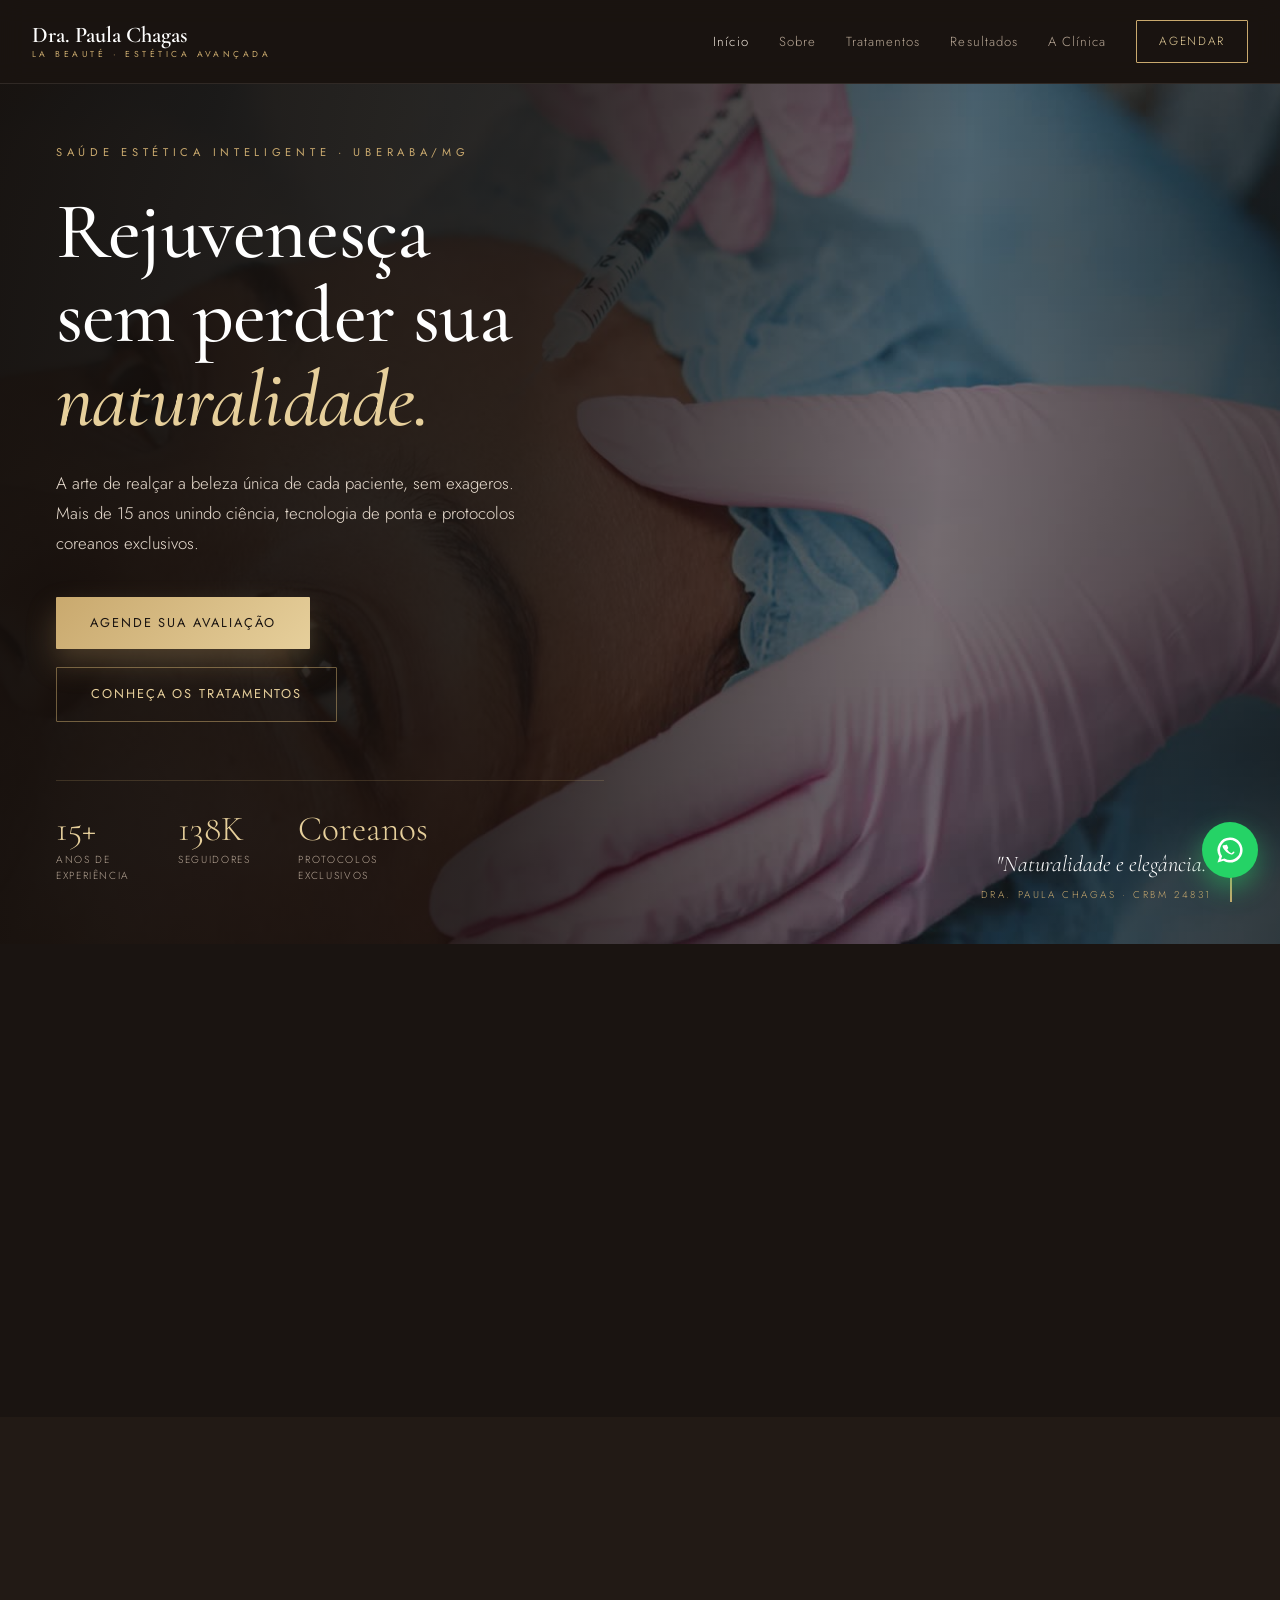
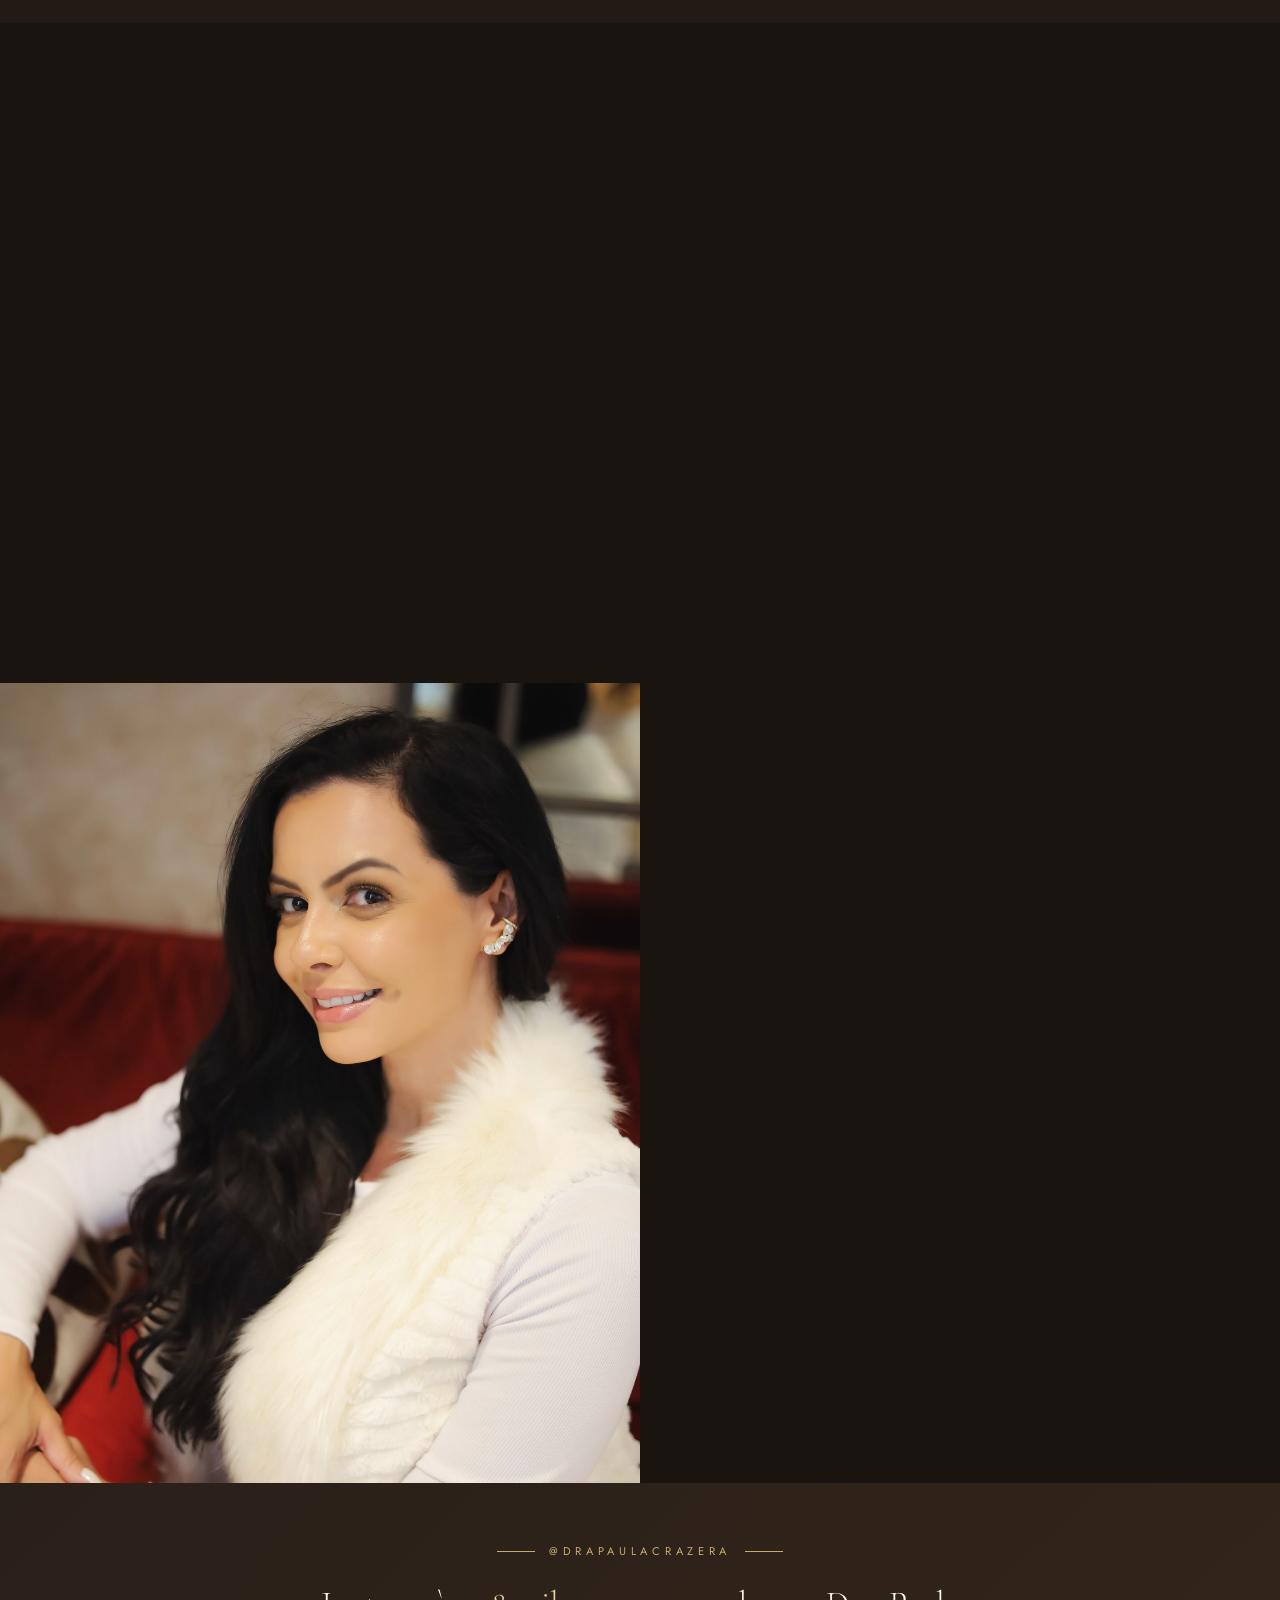
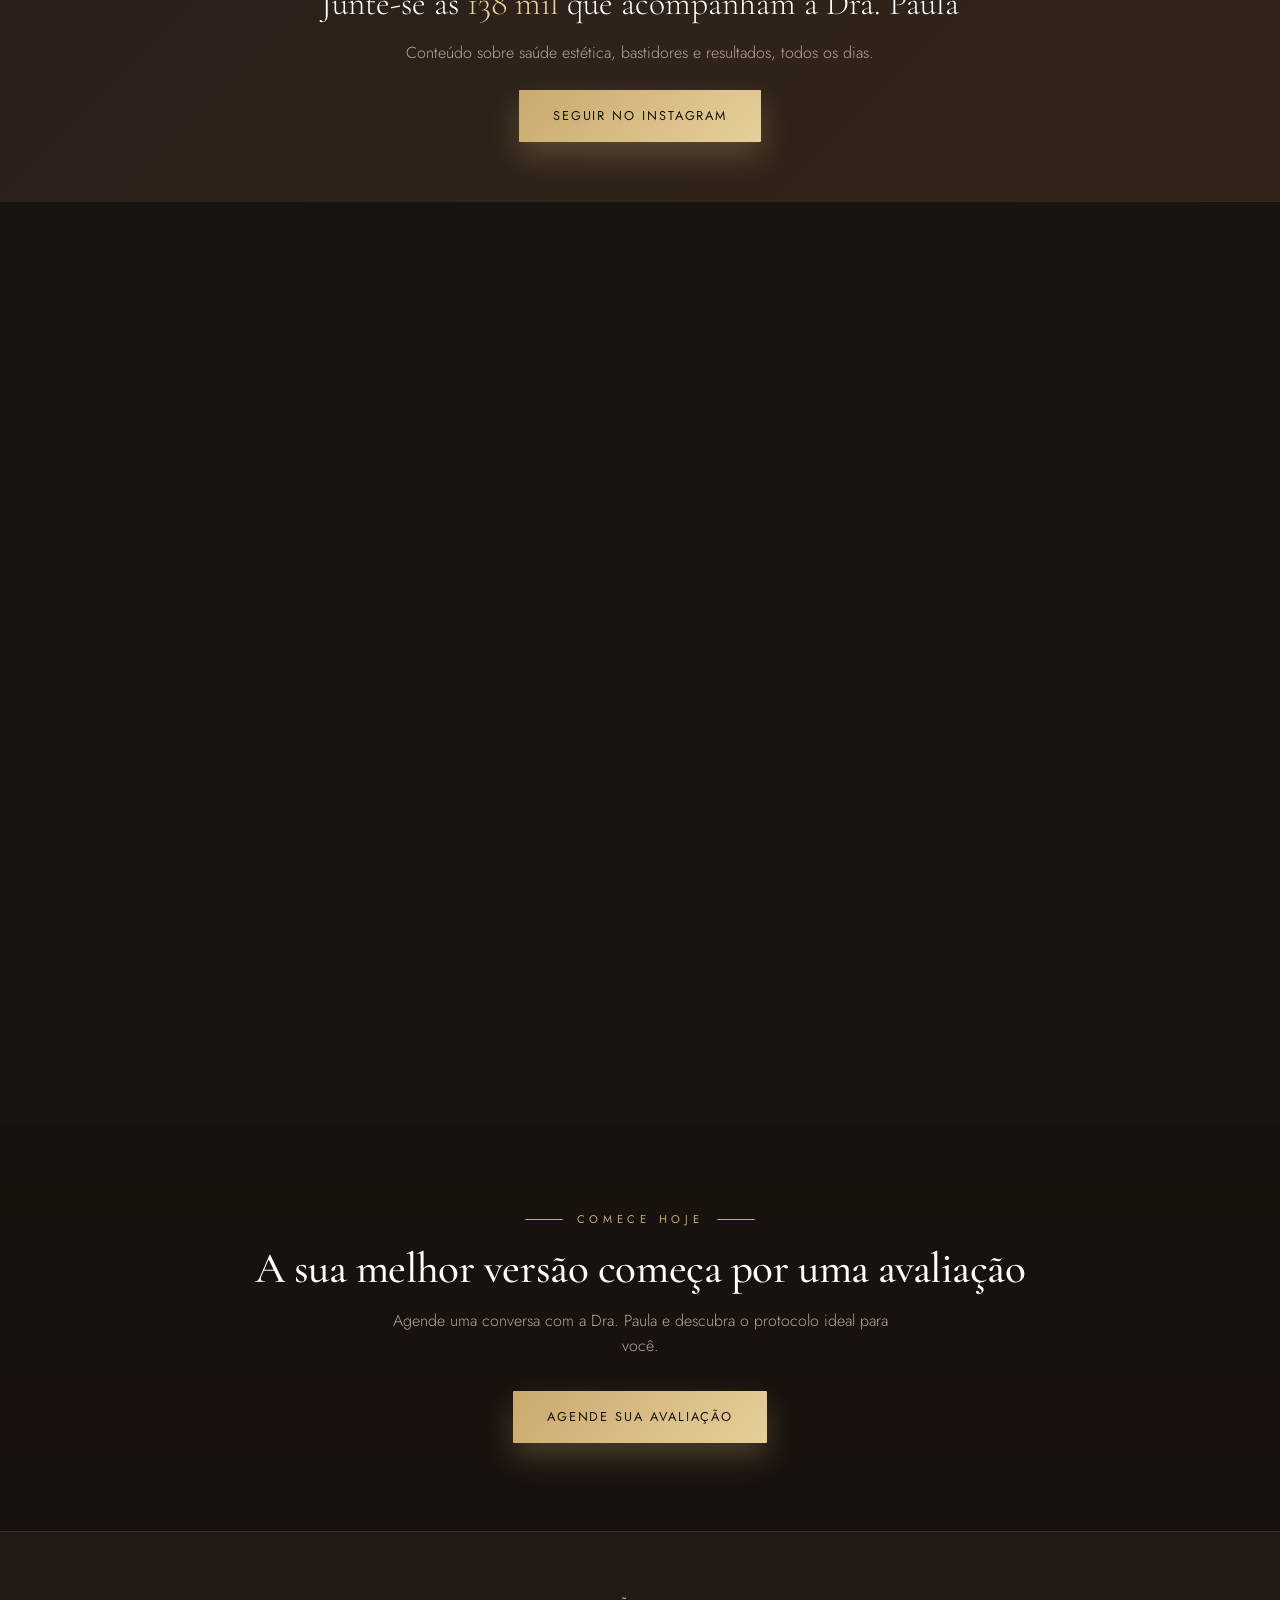
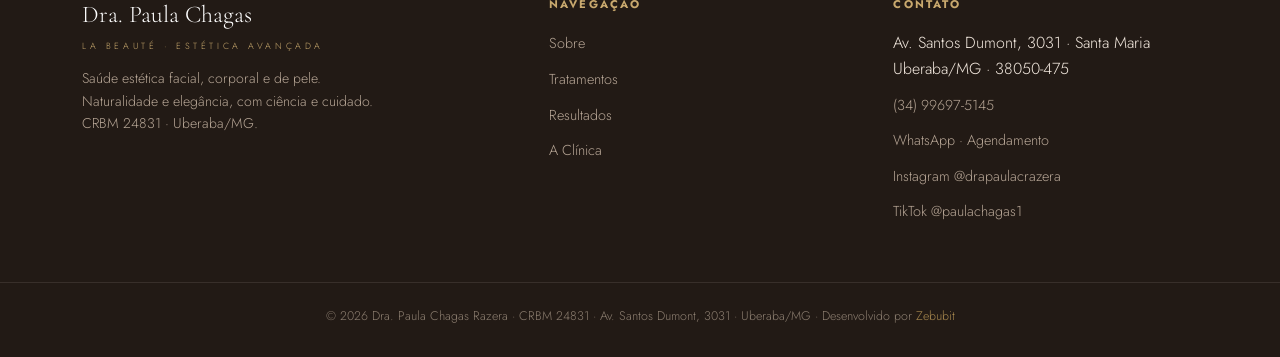
==== index.html @ 2d54ac44 "Site Dra. Paula Chagas — proposta premium (couture) Co-Authored-By: Claude Opus 4.8 (1M context) <no" ====
<!DOCTYPE html>
<html lang="pt-BR">
<head>
<meta charset="UTF-8">
<meta name="viewport" content="width=device-width, initial-scale=1.0">
<script>document.documentElement.className+=' js';</script>
<title>Dra. Paula Chagas | Saúde Estética Avançada · Uberaba</title>
<meta name="description" content="Dra. Paula Chagas Razera (CRBM 24831). Harmonização facial, rejuvenescimento e protocolos coreanos exclusivos em Uberaba. Rejuvenesça sem perder sua naturalidade.">
<meta name="theme-color" content="#1A1411">
<meta property="og:type" content="website">
<meta property="og:title" content="Dra. Paula Chagas | Saúde Estética Avançada">
<meta property="og:description" content="Rejuvenesça em instantes, sem perder sua naturalidade. +15 anos, protocolos coreanos exclusivos.">
<meta property="og:image" content="assets/img/retrato-hero.jpg">
<link rel="preconnect" href="https://fonts.googleapis.com">
<link rel="preconnect" href="https://fonts.gstatic.com" crossorigin>
<link href="https://fonts.googleapis.com/css2?family=Cormorant+Garamond:ital,wght@0,400;0,500;0,600;1,400;1,500&family=Jost:wght@300;400;500&display=swap" rel="stylesheet">
<link rel="stylesheet" href="assets/style.css">
<style>
  /* HERO da Home — vídeo de fundo cinematográfico */
  .hero{position:relative;min-height:94vh;display:flex;align-items:center;overflow:hidden;background:var(--bg)}
  .hero .h-vid{position:absolute;inset:0;width:100%;height:100%;object-fit:cover;z-index:0}
  .hero .h-scrim{position:absolute;inset:0;z-index:1;
    background:linear-gradient(95deg,rgba(20,15,12,.97) 0%,rgba(20,15,12,.86) 40%,rgba(20,15,12,.45) 72%,rgba(20,15,12,.7) 100%)}
  .hero .h-left{position:relative;z-index:2;max-width:660px;padding:60px 56px}
  .hero h1{font-size:5rem;color:#fff;margin-top:28px;text-wrap:balance}
  .hero .h-sub{font-size:1.05rem;color:var(--cream);max-width:470px;margin:26px 0 38px;line-height:1.8}
  .hero .h-cta{display:flex;gap:18px;flex-wrap:wrap}
  .hero .h-proof{display:flex;gap:48px;margin-top:58px;padding-top:30px;border-top:1px solid var(--line)}
  .hero .h-proof .n{font-family:var(--serif);font-size:2.2rem;color:var(--gold-l);line-height:1}
  .hero .h-proof .l{font-size:.64rem;letter-spacing:.16em;text-transform:uppercase;color:var(--muted);margin-top:6px}
  .hero .h-badge{position:absolute;right:48px;bottom:42px;z-index:2;text-align:right;border-right:2px solid var(--gold);padding-right:18px}
  .hero .h-badge .q{font-family:var(--serif);font-style:italic;font-size:1.4rem;color:#fff;max-width:300px;line-height:1.3}
  .hero .h-badge .a{font-size:.62rem;letter-spacing:.26em;text-transform:uppercase;color:var(--gold);margin-top:8px}
  @media (max-width:900px){
    .hero{min-height:86vh}
    .hero .h-scrim{background:linear-gradient(0deg,rgba(20,15,12,.92) 8%,rgba(20,15,12,.55) 70%)}
    .hero .h-left{padding:44px 32px}
    .hero h1{font-size:3rem}
    .hero .h-badge{display:none}
  }
  /* clínica teaser */
  .clinic{display:grid;grid-template-columns:1fr 1fr;align-items:center;gap:0}
  .clinic .c-img{aspect-ratio:4/5;overflow:hidden}
  .clinic .c-img img{width:100%;height:100%;object-fit:cover}
  .clinic .c-txt{padding:0 56px}
  .clinic .c-txt h2{font-size:2.6rem;color:#fff;margin:14px 0 18px}
  .clinic .c-txt p{color:var(--muted);margin-bottom:16px}
  @media (max-width:900px){.clinic{grid-template-columns:1fr}.clinic .c-txt{padding:40px 32px}}
</style>
</head>
<body>

<!-- ===================== NAV ===================== -->
<header class="nav">
  <a class="brand" href="index.html">Dra. Paula Chagas<small>La Beauté · Estética Avançada</small></a>
  <nav class="links" id="menu">
    <a href="index.html" class="on">Início</a>
    <a href="sobre.html">Sobre</a>
    <a href="tratamentos.html">Tratamentos</a>
    <a href="resultados.html">Resultados</a>
    <a href="clinica.html">A Clínica</a>
    <a class="navcta" href="https://wa.me/message/H32L3ZIA2APKG1" target="_blank" rel="noopener">Agendar</a>
  </nav>
  <button class="burger" id="burger" aria-label="Menu"><span></span><span></span><span></span></button>
</header>

<!-- ===================== HERO ===================== -->
<section class="hero">
  <video class="h-vid" autoplay muted loop playsinline poster="assets/video/hero-poster.jpg">
    <source src="assets/video/hero.mp4" type="video/mp4">
  </video>
  <div class="h-scrim"></div>
  <div class="h-left">
    <div class="eyebrow">Saúde Estética Inteligente · Uberaba/MG</div>
    <h1>Rejuvenesça<br>sem perder sua<br><span class="serif-i">naturalidade.</span></h1>
    <p class="h-sub">A arte de realçar a beleza única de cada paciente, sem exageros. Mais de 15 anos unindo ciência, tecnologia de ponta e protocolos coreanos exclusivos.</p>
    <div class="h-cta">
      <a class="btn btn-gold" href="https://wa.me/message/H32L3ZIA2APKG1" target="_blank" rel="noopener">Agende sua Avaliação</a>
      <a class="btn btn-ghost" href="tratamentos.html">Conheça os tratamentos</a>
    </div>
    <div class="h-proof">
      <div><div class="n">15+</div><div class="l">Anos de<br>experiência</div></div>
      <div><div class="n">138K</div><div class="l">Seguidores</div></div>
      <div><div class="n">Coreanos</div><div class="l">Protocolos<br>exclusivos</div></div>
    </div>
  </div>
  <div class="h-badge"><div class="q">"Naturalidade e elegância."</div><div class="a">Dra. Paula Chagas · CRBM 24831</div></div>
</section>

<!-- ===================== AUTORIDADE ===================== -->
<section class="section tight">
  <div class="wrap">
    <div class="sec-head reveal">
      <div class="eyebrow center">Uma formação rara</div>
      <h2>Três ciências, um só olhar</h2>
      <p>O que torna o trabalho da Dra. Paula único: uma trajetória que une o cuidado, a arte e a ciência a serviço da sua autoestima.</p>
    </div>
    <div class="triad reveal">
      <div class="t"><div class="n">Psicologia</div><div class="l">o cuidado · 2009</div></div>
      <div class="t"><div class="n">Estética</div><div class="l">a arte · 2018</div></div>
      <div class="t"><div class="n">Biomedicina</div><div class="l">a ciência · 2024</div></div>
    </div>
  </div>
</section>

<!-- ===================== TRATAMENTOS ===================== -->
<section class="section" style="background:var(--bg2)">
  <div class="wrap">
    <div class="sec-head reveal">
      <div class="eyebrow center">Procedimentos</div>
      <h2>Protocolos de assinatura</h2>
      <p>Cada procedimento é pensado para o seu rosto e o seu tempo, com tecnologia de ponta e recuperação rápida.</p>
    </div>
    <div class="treat-grid reveal">
      <a class="treat" href="trat-harmonizacao.html"><div class="num">01</div><h3>Harmonização Facial</h3><p>Equilíbrio e contorno que respeitam os seus traços, sem exageros.</p><span class="go">Ver tratamento <svg viewBox="0 0 24 24"><path d="M9 6l6 6-6 6"/></svg></span></a>
      <a class="treat" href="trat-ultraformer.html"><div class="num">02</div><h3>Rejuvenescimento Ultraformer MPT</h3><p>Ultrassom microfocado para firmeza e lifting sem cirurgia.</p><span class="go">Ver tratamento <svg viewBox="0 0 24 24"><path d="M9 6l6 6-6 6"/></svg></span></a>
      <a class="treat" href="trat-skin-luxury.html"><div class="num">03</div><h3>Pele &amp; Skin Luxury</h3><p>Protocolos de pele para viço, textura e luminosidade naturais.</p><span class="go">Ver tratamento <svg viewBox="0 0 24 24"><path d="M9 6l6 6-6 6"/></svg></span></a>
      <a class="treat" href="trat-barriga-shape.html"><div class="num">04</div><h3>Barriga Shape</h3><p>Definição e contorno corporal com tecnologia e protocolo exclusivo.</p><span class="go">Ver tratamento <svg viewBox="0 0 24 24"><path d="M9 6l6 6-6 6"/></svg></span></a>
      <a class="treat" href="trat-bioestimulacao.html"><div class="num">05</div><h3>Bioestimulação de Colágeno</h3><p>Estímulo natural do colágeno para uma pele firme e jovem por mais tempo.</p><span class="go">Ver tratamento <svg viewBox="0 0 24 24"><path d="M9 6l6 6-6 6"/></svg></span></a>
      <a class="treat" href="trat-gluteos.html"><div class="num">06</div><h3>Glúteos Harmônicos</h3><p>Contorno e firmeza, com naturalidade e sem PMMA.</p><span class="go">Ver tratamento <svg viewBox="0 0 24 24"><path d="M9 6l6 6-6 6"/></svg></span></a>
    </div>
  </div>
</section>

<!-- ===================== RESULTADOS ===================== -->
<section class="section">
  <div class="wrap">
    <div class="sec-head reveal">
      <div class="eyebrow center">Naturalidade que se vê</div>
      <h2>Resultados reais</h2>
      <p>Antes e depois de pacientes reais. Resultados que realçam, nunca descaracterizam.</p>
    </div>
    <div class="carousel reveal">
      <div class="slide"><img src="assets/img/carrossel/c2.jpg" alt="Antes e depois - harmonização facial"><div class="cap"><b>Antes · Depois</b>Harmonização facial</div></div>
      <div class="slide"><img src="assets/img/carrossel/c3.jpg" alt="Antes e depois - rejuvenescimento facial"><div class="cap"><b>Antes · Depois</b>Rejuvenescimento facial</div></div>
      <div class="slide"><img src="assets/img/carrossel/c1.jpg" alt="Antes e depois - preenchimento labial"><div class="cap"><b>Antes · Depois</b>Preenchimento labial</div></div>
      <div class="slide"><img src="assets/img/carrossel/c4.jpg" alt="Antes e depois - contorno facial"><div class="cap"><b>Antes · Depois</b>Contorno facial</div></div>
      <div class="slide"><img src="assets/img/carrossel/c5.jpg" alt="Antes e depois - viço da pele"><div class="cap"><b>Antes · Depois</b>Skin · viço da pele</div></div>
      <div class="slide"><img src="assets/img/carrossel/c6.jpg" alt="Antes e depois - harmonização"><div class="cap"><b>Antes · Depois</b>Harmonização facial</div></div>
      <div class="slide"><img src="assets/img/carrossel/c7.jpg" alt="Antes e depois - barriga shape"><div class="cap"><b>Antes · Depois</b>Barriga Shape</div></div>
      <div class="slide"><img src="assets/img/carrossel/c9.jpg" alt="Antes e depois - glúteos"><div class="cap"><b>Antes · Depois</b>Glúteos harmônicos</div></div>
    </div>
    <p class="car-hint reveal">← arraste para ver mais →</p>
    <div style="text-align:center;margin-top:30px" class="reveal"><a class="btn btn-ghost" href="resultados.html">Ver todos os resultados</a></div>
  </div>
</section>

<!-- ===================== REELS ===================== -->
<section class="section" style="background:var(--bg2)">
  <div class="wrap">
    <div class="sec-head reveal">
      <div class="eyebrow center">No Instagram</div>
      <h2>Acompanhe a Dra. Paula</h2>
      <p>Dicas, bastidores e conteúdo sobre saúde estética. Toque para assistir.</p>
    </div>
    <div class="reels-grid reveal">
      <a class="reel" href="https://www.instagram.com/p/DXcJdKckTZI/" target="_blank" rel="noopener"><img src="assets/img/reels/DXcJdKckTZI.jpg" alt="Reel da Dra. Paula"><div class="play"><svg viewBox="0 0 24 24"><path d="M8 5v14l11-7z"/></svg></div><div class="lb">Conteúdo da Dra. Paula</div></a>
      <a class="reel" href="https://www.instagram.com/p/DXpgybGkY5q/" target="_blank" rel="noopener"><img src="assets/img/reels/DXpgybGkY5q.jpg" alt="Reel da Dra. Paula"><div class="play"><svg viewBox="0 0 24 24"><path d="M8 5v14l11-7z"/></svg></div><div class="lb">Bem-estar &amp; estética</div></a>
      <a class="reel" href="https://www.instagram.com/p/DWa7cLACJy_/" target="_blank" rel="noopener"><img src="assets/img/reels/DWa7cLACJy_.jpg" alt="Reel da Dra. Paula"><div class="play"><svg viewBox="0 0 24 24"><path d="M8 5v14l11-7z"/></svg></div><div class="lb">Bastidores · AMWC</div></a>
      <a class="reel ph" href="https://www.instagram.com/p/DXmVL0jEe1s/" target="_blank" rel="noopener"><div><svg class="ig" viewBox="0 0 24 24"><rect x="3" y="3" width="18" height="18" rx="5"/><circle cx="12" cy="12" r="4"/><circle cx="17.5" cy="6.5" r="1" fill="currentColor" stroke="none"/></svg>Assista no Instagram</div></a>
    </div>
    <div style="text-align:center;margin-top:40px" class="reveal"><a class="btn btn-ghost" href="https://www.instagram.com/drapaulacrazera/" target="_blank" rel="noopener">Ver mais no Instagram</a></div>
  </div>
</section>

<!-- ===================== FILOSOFIA ===================== -->
<section class="section" style="background:var(--bg2)">
  <div class="wrap philo reveal">
    <div class="eyebrow center" style="margin-bottom:26px">A filosofia da clínica</div>
    <div class="q">"Realçar a beleza única de cada paciente, com resultados naturais, seguros e que respeitam a sua individualidade."</div>
    <div class="a">Dra. Paula Chagas Razera</div>
  </div>
</section>

<!-- ===================== AVALIAÇÕES (Google) ===================== -->
<section class="section">
  <div class="wrap">
    <div class="sec-head reveal">
      <div class="eyebrow center">O que dizem as pacientes</div>
      <div class="gscore" style="margin-top:16px">
        <div class="big">4,7</div>
        <div><div class="gstars">★★★★★</div><div class="meta">202 avaliações<br>no Google</div></div>
      </div>
    </div>
    <div class="reviews reveal">
      <div class="review"><div class="rs">★★★★★</div><p>"Aparelhos de primeira, ótimo atendimento, ótimo resultado nos procedimentos."</p><div class="who">Avaliação no Google</div></div>
      <div class="review"><div class="rs">★★★★★</div><p>"Melhor clínica de estética e spa de Uberaba e região… super recomendo!"</p><div class="who">Avaliação no Google</div></div>
      <div class="review"><div class="rs">★★★★★</div><p>"Super recomendo, ótimos profissionais e muita tecnologia nova e de ponta!!!"</p><div class="who">Avaliação no Google</div></div>
    </div>
    <div style="text-align:center;margin-top:40px" class="reveal"><a class="btn btn-ghost" href="https://www.google.com/maps/search/?api=1&query=Dra+Paula+Chagas+Razera+Uberaba" target="_blank" rel="noopener">Ver avaliações no Google</a></div>
  </div>
</section>

<!-- ===================== A CLÍNICA ===================== -->
<section class="clinic">
  <div class="c-img"><img src="assets/img/retrato-clinica.jpg" alt="Dra. Paula Chagas"></div>
  <div class="c-txt reveal">
    <div class="eyebrow">La Beauté · Estética Avançada</div>
    <h2>Um espaço pensado para o seu cuidado</h2>
    <p>Da escuta atenta ao plano personalizado, cada detalhe da La Beauté foi desenhado para que você se sinta acolhida e confiante, do primeiro contato ao resultado.</p>
    <p style="color:var(--gold-l)">Uberaba/MG · Atendimento com hora marcada.</p>
    <div style="margin-top:24px"><a class="btn btn-ghost" href="clinica.html">Conheça a clínica</a></div>
  </div>
</section>

<!-- ===================== INSTAGRAM ===================== -->
<section class="igband">
  <div class="eyebrow center" style="margin-bottom:16px">@drapaulacrazera</div>
  <div class="h">Junte-se às <span class="gold">138 mil</span> que acompanham a Dra. Paula</div>
  <div class="s">Conteúdo sobre saúde estética, bastidores e resultados, todos os dias.</div>
  <a class="btn btn-gold" href="https://www.instagram.com/drapaulacrazera/" target="_blank" rel="noopener">Seguir no Instagram</a>
</section>

<!-- ===================== CONTATO + MAPA ===================== -->
<section class="section" id="contato">
  <div class="wrap">
    <div class="sec-head reveal">
      <div class="eyebrow center">Onde nos encontrar</div>
      <h2>La Beauté · Uberaba</h2>
    </div>
    <div class="contato reveal">
      <div class="c-info">
        <div class="eyebrow">Saúde Estética Inteligente</div>
        <h2>Venha nos visitar</h2>
        <div class="row"><span class="ic"><svg viewBox="0 0 24 24"><path d="M20 10c0 6-8 12-8 12s-8-6-8-12a8 8 0 0 1 16 0z"/><circle cx="12" cy="10" r="2.6"/></svg></span><div><div class="tt">Endereço</div><div class="vv">Av. Santos Dumont, 3031 · Santa Maria<br>Uberaba/MG · 38050-475</div></div></div>
        <div class="row"><span class="ic"><svg viewBox="0 0 24 24"><circle cx="12" cy="12" r="9"/><path d="M12 7v5l3 2" stroke-linecap="round"/></svg></span><div><div class="tt">Horário</div><div class="vv">Atendimento com hora marcada · a partir das 09h</div></div></div>
        <div class="row"><span class="ic"><svg viewBox="0 0 24 24"><path d="M22 16.9v3a2 2 0 0 1-2.2 2 19.8 19.8 0 0 1-8.6-3.1 19.5 19.5 0 0 1-6-6A19.8 19.8 0 0 1 2 4.2 2 2 0 0 1 4 2h3a2 2 0 0 1 2 1.7c.1.9.3 1.8.7 2.7a2 2 0 0 1-.5 2.1L8.1 9.9a16 16 0 0 0 6 6l1.4-1.2a2 2 0 0 1 2.1-.5c.9.4 1.8.6 2.7.7a2 2 0 0 1 1.7 2z" stroke-linecap="round" stroke-linejoin="round"/></svg></span><div><div class="tt">Telefone</div><div class="vv"><a href="tel:+5534996975145">(34) 99697-5145</a></div></div></div>
        <div class="c-acts">
          <a class="btn btn-gold" href="https://wa.me/message/H32L3ZIA2APKG1" target="_blank" rel="noopener">Agendar no WhatsApp</a>
          <a class="btn btn-ghost" href="https://www.google.com/maps/search/?api=1&query=Av.+Santos+Dumont+3031+Santa+Maria+Uberaba" target="_blank" rel="noopener">Como chegar</a>
        </div>
      </div>
      <div class="map"><iframe src="https://maps.google.com/maps?q=Av.%20Santos%20Dumont%2C%203031%2C%20Santa%20Maria%2C%20Uberaba%20-%20MG%2038050-475&output=embed" loading="lazy" referrerpolicy="no-referrer-when-downgrade" title="Mapa La Beauté Uberaba"></iframe></div>
    </div>
  </div>
</section>

<!-- ===================== CTA ===================== -->
<section class="cta-band">
  <div class="eyebrow center" style="margin-bottom:18px">Comece hoje</div>
  <h2>A sua melhor versão começa por uma avaliação</h2>
  <p>Agende uma conversa com a Dra. Paula e descubra o protocolo ideal para você.</p>
  <a class="btn btn-gold" href="https://wa.me/message/H32L3ZIA2APKG1" target="_blank" rel="noopener">Agende sua Avaliação</a>
</section>

<!-- ===================== RODAPÉ ===================== -->
<footer class="foot">
  <div class="wrap foot-grid">
    <div>
      <div class="brand">Dra. Paula Chagas<small>La Beauté · Estética Avançada</small></div>
      <p>Saúde estética facial, corporal e de pele. Naturalidade e elegância, com ciência e cuidado. CRBM 24831 · Uberaba/MG.</p>
    </div>
    <div>
      <h4>Navegação</h4>
      <ul><li><a href="sobre.html">Sobre</a></li><li><a href="tratamentos.html">Tratamentos</a></li><li><a href="resultados.html">Resultados</a></li><li><a href="clinica.html">A Clínica</a></li></ul>
    </div>
    <div>
      <h4>Contato</h4>
      <ul>
        <li>Av. Santos Dumont, 3031 · Santa Maria<br>Uberaba/MG · 38050-475</li>
        <li><a href="tel:+5534996975145">(34) 99697-5145</a></li>
        <li><a href="https://wa.me/message/H32L3ZIA2APKG1" target="_blank" rel="noopener">WhatsApp · Agendamento</a></li>
        <li><a href="https://www.instagram.com/drapaulacrazera/" target="_blank" rel="noopener">Instagram @drapaulacrazera</a></li>
        <li><a href="https://www.tiktok.com/@paulachagas1" target="_blank" rel="noopener">TikTok @paulachagas1</a></li>
      </ul>
    </div>
  </div>
  <div class="copy">© <span id="ano">2026</span> Dra. Paula Chagas Razera · CRBM 24831 · Av. Santos Dumont, 3031 · Uberaba/MG · Desenvolvido por <a href="https://zebubit.com.br" target="_blank" rel="noopener">Zebubit</a></div>
</footer>

<a class="wa" href="https://wa.me/message/H32L3ZIA2APKG1" target="_blank" rel="noopener" aria-label="WhatsApp">
  <svg viewBox="0 0 24 24"><path d="M12 2a10 10 0 0 0-8.5 15.3L2 22l4.8-1.5A10 10 0 1 0 12 2zm0 18a8 8 0 0 1-4.1-1.1l-.3-.2-2.8.9.9-2.7-.2-.3A8 8 0 1 1 12 20zm4.5-5.9c-.2-.1-1.4-.7-1.6-.8s-.4-.1-.5.1-.6.8-.8 1-.3.2-.5.1a6.5 6.5 0 0 1-3.2-2.8c-.2-.4.2-.4.6-1.2a.5.5 0 0 0 0-.5l-.8-1.8c-.2-.5-.4-.4-.5-.4h-.5a1 1 0 0 0-.7.3A2.8 2.8 0 0 0 6 8.6a4.9 4.9 0 0 0 1 2.6 11.2 11.2 0 0 0 4.3 3.8c1.6.7 1.9.6 2.3.5a2.5 2.5 0 0 0 1.6-1.1 2 2 0 0 0 .1-1.1c0-.1-.2-.2-.4-.3z"/></svg>
</a>

<script>
  document.getElementById('ano').textContent=new Date().getFullYear();
  // menu mobile
  var b=document.getElementById('burger'),m=document.getElementById('menu');
  b.addEventListener('click',function(){m.classList.toggle('open');});
  m.querySelectorAll('a').forEach(function(a){a.addEventListener('click',function(){m.classList.remove('open');});});
  // reveal no scroll
  var io=new IntersectionObserver(function(es){es.forEach(function(e){if(e.isIntersecting){e.target.classList.add('in');io.unobserve(e.target);}})},{threshold:.12});
  document.querySelectorAll('.reveal').forEach(function(el){io.observe(el);});
</script>
</body>
</html>
---- assets/style.css ----
/* ===========================================================
   Dra. Paula Chagas — Sistema de design "Couture"
   Escuro espresso + dourado · Cormorant + Jost · editorial
   =========================================================== */
:root{
  --bg:#1A1411; --bg2:#221A15; --panel:#2A201A; --panel2:#322519;
  --ivory:#F3E9DF; --cream:#EBDFD2; --muted:#B6A595; --muted2:#8C7E70;
  --gold:#C9A96E; --gold-l:#E6CF9B; --gold-d:#A8884E; --rose:#C99A88;
  --line:rgba(201,169,110,.20); --line-soft:rgba(243,233,223,.10);
  --serif:'Cormorant Garamond',Georgia,serif;
  --sans:'Jost',system-ui,-apple-system,sans-serif;
  --wrap:1180px;
}
*{margin:0;padding:0;box-sizing:border-box}
html{scroll-behavior:smooth}
body{font-family:var(--sans);font-weight:300;color:var(--ivory);background:var(--bg);
  line-height:1.6;-webkit-font-smoothing:antialiased;overflow-x:hidden}
a{text-decoration:none;color:inherit}
img{display:block;max-width:100%}
.wrap{width:100%;max-width:var(--wrap);margin:0 auto;padding:0 32px}

/* tipografia */
h1,h2,h3{font-family:var(--serif);font-weight:500;line-height:1.05;letter-spacing:-.01em}
.eyebrow{font-size:.7rem;letter-spacing:.42em;text-transform:uppercase;color:var(--gold);font-weight:400}
.eyebrow.center{display:flex;align-items:center;justify-content:center;gap:14px}
.eyebrow.center::before,.eyebrow.center::after{content:"";width:38px;height:1px;background:var(--gold)}
.serif-i{font-style:italic;color:var(--gold-l)}

/* ===================== NAV ===================== */
.nav{position:sticky;top:0;z-index:50;display:flex;align-items:center;justify-content:space-between;
  padding:20px 32px;background:rgba(26,20,17,.82);backdrop-filter:blur(12px);border-bottom:1px solid var(--line-soft)}
.nav .brand{font-family:var(--serif);font-size:1.4rem;font-weight:600;color:#fff;line-height:1}
.nav .brand small{display:block;font-family:var(--sans);font-size:.54rem;letter-spacing:.4em;text-transform:uppercase;color:var(--gold);margin-top:3px;font-weight:400}
.nav .links{display:flex;gap:30px;align-items:center}
.nav .links a{font-size:.82rem;letter-spacing:.08em;color:var(--muted);transition:color .2s}
.nav .links a:hover,.nav .links a.on{color:var(--ivory)}
.nav .links .navcta{padding:11px 22px;border:1px solid var(--gold);color:var(--gold-l);border-radius:1px;
  font-size:.74rem;letter-spacing:.14em;text-transform:uppercase}
.nav .links .navcta:hover{background:var(--gold);color:var(--bg)}
.burger{display:none;flex-direction:column;gap:5px;cursor:pointer;background:none;border:0;padding:6px}
.burger span{width:24px;height:1.5px;background:var(--ivory);display:block}

/* ===================== BOTÕES ===================== */
.btn{display:inline-block;padding:16px 34px;font-size:.8rem;letter-spacing:.15em;text-transform:uppercase;
  border-radius:1px;transition:transform .2s,box-shadow .2s;font-weight:400}
.btn-gold{background:linear-gradient(135deg,var(--gold),var(--gold-l));color:var(--bg);
  box-shadow:0 14px 30px rgba(201,169,110,.28)}
.btn-gold:hover{transform:translateY(-2px);box-shadow:0 18px 38px rgba(201,169,110,.42)}
.btn-ghost{border:1px solid rgba(201,169,110,.5);color:var(--gold-l)}
.btn-ghost:hover{border-color:var(--gold);background:rgba(201,169,110,.08)}

/* ===================== SEÇÕES ===================== */
.section{padding:96px 0}
.section.tight{padding:64px 0}
.sec-head{text-align:center;max-width:620px;margin:0 auto 56px}
.sec-head h2{font-size:2.9rem;margin:14px 0 0}
.sec-head p{color:var(--muted);margin-top:16px;font-size:1.02rem}

/* reveal (progressive enhancement: só esconde quando há JS) */
.reveal{transition:opacity .8s ease,transform .8s ease}
html.js .reveal{opacity:0;transform:translateY(26px)}
.reveal.in{opacity:1;transform:none}

/* ===================== FAIXA AUTORIDADE ===================== */
.triad{display:grid;grid-template-columns:repeat(3,1fr);gap:1px;background:var(--line);border:1px solid var(--line)}
.triad .t{background:var(--bg);padding:34px 24px;text-align:center}
.triad .t .n{font-family:var(--serif);font-size:1.7rem;color:var(--gold-l)}
.triad .t .l{font-size:.7rem;letter-spacing:.2em;text-transform:uppercase;color:var(--muted);margin-top:8px}

/* ===================== CARDS DE TRATAMENTO ===================== */
.treat-grid{display:grid;grid-template-columns:repeat(3,1fr);gap:22px}
.treat{background:var(--bg2);border:1px solid var(--line-soft);padding:34px 28px;transition:border-color .25s,transform .25s;position:relative}
.treat:hover{border-color:var(--gold);transform:translateY(-4px)}
.treat .num{font-family:var(--serif);font-style:italic;font-size:1.1rem;color:var(--gold-d)}
.treat h3{font-size:1.5rem;margin:10px 0 12px;color:#fff}
.treat p{color:var(--muted);font-size:.92rem;min-height:66px}
.treat .go{margin-top:18px;font-size:.72rem;letter-spacing:.16em;text-transform:uppercase;color:var(--gold-l);display:inline-flex;align-items:center;gap:8px}
.treat .go svg{width:14px;height:14px;fill:none;stroke:var(--gold-l);stroke-width:1.6}

/* ===================== RESULTADOS ===================== */
.res-grid{display:grid;grid-template-columns:repeat(4,1fr);gap:16px}
.res{position:relative;overflow:hidden;border:1px solid var(--line-soft)}
.res img{width:100%;aspect-ratio:4/5;object-fit:cover;transition:transform .5s}
.res:hover img{transform:scale(1.05)}
.res .cap{position:absolute;left:0;right:0;bottom:0;padding:24px 16px 14px;
  background:linear-gradient(transparent,rgba(20,15,12,.9));font-size:.78rem;color:var(--cream)}
.res .cap b{display:block;font-size:.6rem;letter-spacing:.16em;text-transform:uppercase;color:var(--gold);margin-bottom:3px;font-weight:500}

/* ===================== CARROSSEL (antes/depois) ===================== */
.carousel{display:flex;gap:18px;overflow-x:auto;scroll-snap-type:x mandatory;padding:6px 0 16px;-webkit-overflow-scrolling:touch}
.carousel::-webkit-scrollbar{height:6px}
.carousel::-webkit-scrollbar-thumb{background:var(--line);border-radius:3px}
.carousel .slide{flex:0 0 300px;scroll-snap-align:center;border:1px solid var(--line-soft);overflow:hidden;background:var(--panel)}
.carousel .slide img{width:100%;height:auto;display:block}
.carousel .slide .cap{padding:13px 15px;font-size:.78rem;color:var(--cream)}
.carousel .slide .cap b{display:block;font-size:.58rem;letter-spacing:.16em;text-transform:uppercase;color:var(--gold);margin-bottom:3px;font-weight:500}
.car-hint{text-align:center;font-size:.72rem;letter-spacing:.06em;color:var(--muted);margin-top:6px}
@media (max-width:900px){.carousel .slide{flex-basis:240px}}

/* ===================== REELS ===================== */
.reels-grid{display:grid;grid-template-columns:repeat(4,1fr);gap:18px}
.reel{position:relative;aspect-ratio:9/16;overflow:hidden;border:1px solid var(--line-soft);display:block;background:var(--panel)}
.reel img{width:100%;height:100%;object-fit:cover;transition:transform .5s}
.reel:hover img{transform:scale(1.06)}
.reel .play{position:absolute;top:50%;left:50%;transform:translate(-50%,-50%);width:54px;height:54px;border-radius:50%;
  background:rgba(243,233,223,.92);display:grid;place-items:center;z-index:2;transition:transform .25s}
.reel:hover .play{transform:translate(-50%,-50%) scale(1.1)}
.reel .play svg{width:20px;height:20px;fill:var(--bg);margin-left:3px}
.reel .lb{position:absolute;left:0;right:0;bottom:0;z-index:2;padding:30px 14px 14px;font-size:.72rem;color:var(--cream);
  letter-spacing:.04em;background:linear-gradient(transparent,rgba(20,15,12,.9))}
.reel.ph{display:grid;place-items:center;text-align:center;color:var(--muted);padding:24px;border-style:dashed;border-color:var(--line)}
.reel.ph .ig{width:34px;height:34px;margin:0 auto 12px;fill:none;stroke:var(--gold);stroke-width:1.6}
@media (max-width:900px){.reels-grid{grid-template-columns:1fr 1fr}}

/* ===================== CITA / FILOSOFIA ===================== */
.philo{text-align:center;max-width:760px;margin:0 auto}
.philo .q{font-family:var(--serif);font-style:italic;font-size:2.4rem;line-height:1.3;color:#fff}
.philo .a{font-size:.72rem;letter-spacing:.3em;text-transform:uppercase;color:var(--gold);margin-top:24px}

/* ===================== AVALIAÇÕES (Google) ===================== */
.gscore{display:flex;align-items:center;justify-content:center;gap:18px;margin-bottom:8px}
.gscore .big{font-family:var(--serif);font-size:3.4rem;color:var(--gold-l);line-height:1}
.gstars{color:var(--gold);font-size:1.1rem;letter-spacing:2px}
.gscore .meta{font-size:.8rem;color:var(--muted);text-align:left}
.reviews{display:grid;grid-template-columns:repeat(3,1fr);gap:22px;margin-top:8px}
.review{background:var(--bg);border:1px solid var(--line-soft);padding:28px 26px}
.review .rs{color:var(--gold);letter-spacing:2px;font-size:.9rem}
.review p{font-family:var(--serif);font-style:italic;font-size:1.25rem;color:var(--ivory);line-height:1.4;margin:14px 0 18px}
.review .who{font-size:.66rem;letter-spacing:.16em;text-transform:uppercase;color:var(--muted)}
@media (max-width:900px){.reviews{grid-template-columns:1fr}}

/* ===================== CONTATO + MAPA ===================== */
.contato{display:grid;grid-template-columns:1fr 1.1fr;gap:0;border:1px solid var(--line);background:var(--bg2)}
.contato .c-info{padding:48px 44px}
.contato .c-info h2{font-size:2.3rem;color:#fff;margin:12px 0 24px}
.contato .row{display:flex;gap:14px;padding:16px 0;border-top:1px solid var(--line-soft)}
.contato .row:first-of-type{border-top:0}
.contato .row .ic{width:22px;flex-shrink:0;color:var(--gold)}
.contato .row .ic svg{width:22px;height:22px;fill:none;stroke:var(--gold);stroke-width:1.5}
.contato .row .tt{font-size:.66rem;letter-spacing:.16em;text-transform:uppercase;color:var(--muted)}
.contato .row .vv{color:var(--ivory);font-size:.98rem;margin-top:2px}
.contato .row .vv a{color:var(--ivory)}
.contato .c-acts{display:flex;gap:12px;flex-wrap:wrap;margin-top:26px}
.contato .map{position:relative;min-height:420px}
.contato .map iframe{position:absolute;inset:0;width:100%;height:100%;border:0;filter:grayscale(.3) contrast(.95)}
@media (max-width:900px){.contato{grid-template-columns:1fr}.contato .map{min-height:300px}}

/* faixa Instagram */
.igband{background:linear-gradient(135deg,var(--panel),var(--panel2));text-align:center;padding:60px 32px}
.igband .h{font-family:var(--serif);font-size:2.1rem;color:#fff}
.igband .s{color:var(--muted);margin:10px 0 24px}
.igband .h .gold{color:var(--gold-l)}

/* ===================== CTA FAIXA ===================== */
.cta-band{background:
  linear-gradient(rgba(20,15,12,.78),rgba(20,15,12,.86)),var(--panel);
  text-align:center;padding:88px 32px}
.cta-band h2{font-size:2.7rem;color:#fff}
.cta-band p{color:var(--muted);max-width:520px;margin:16px auto 32px}

/* ===================== RODAPÉ ===================== */
.foot{background:var(--bg2);border-top:1px solid var(--line-soft);padding:64px 0 30px}
.foot-grid{display:grid;grid-template-columns:1.4fr 1fr 1fr;gap:40px}
.foot .brand{font-family:var(--serif);font-size:1.5rem;color:#fff}
.foot .brand small{display:block;font-family:var(--sans);font-size:.56rem;letter-spacing:.4em;text-transform:uppercase;color:var(--gold);margin-top:4px}
.foot p{color:var(--muted);font-size:.88rem;margin-top:14px;max-width:300px}
.foot h4{font-size:.7rem;letter-spacing:.2em;text-transform:uppercase;color:var(--gold);margin-bottom:16px}
.foot ul{list-style:none}
.foot ul li{margin-bottom:10px}
.foot ul a{color:var(--muted);font-size:.9rem;transition:color .2s}
.foot ul a:hover{color:var(--ivory)}
.foot .copy{text-align:center;margin-top:48px;padding-top:24px;border-top:1px solid var(--line-soft);color:var(--muted2);font-size:.78rem}
.foot .copy a{color:var(--gold-d)}

/* ===================== PÁGINAS INTERNAS (helpers) ===================== */
.page-hero{position:relative;padding:120px 0 64px;text-align:center;overflow:hidden;border-bottom:1px solid var(--line-soft);background:var(--bg2)}
.page-hero h1{font-size:3.4rem;color:#fff;margin:14px 0 0;text-wrap:balance}
.page-hero p{color:var(--muted);max-width:620px;margin:18px auto 0;font-size:1.02rem}
.prose{max-width:720px;margin:0 auto}
.prose p{color:var(--cream);margin-bottom:18px;font-size:1.04rem;line-height:1.8}
.prose h3{color:#fff;font-size:1.9rem;margin:36px 0 14px}
.prose .lead{font-family:var(--serif);font-style:italic;font-size:1.5rem;color:var(--gold-l);line-height:1.4;margin-bottom:24px}
.benefits{display:grid;grid-template-columns:1fr 1fr;gap:14px;margin:8px 0}
.benefit{background:var(--bg2);border:1px solid var(--line-soft);padding:20px 22px}
.benefit .b{color:var(--gold-l);font-family:var(--serif);font-size:1.2rem}
.benefit .d{color:var(--muted);font-size:.92rem;margin-top:5px}
.split{display:grid;grid-template-columns:1fr 1fr;gap:50px;align-items:center}
.split img{width:100%;border:1px solid var(--line-soft)}
.chips{display:flex;flex-wrap:wrap;gap:10px;justify-content:center;max-width:900px;margin:0 auto}
.chips span{border:1px solid var(--line);color:var(--cream);font-size:.82rem;padding:8px 16px;border-radius:999px}
.cta-inline{text-align:center;background:var(--bg2);border:1px solid var(--line);padding:46px 30px;margin-top:50px}
.cta-inline h3{font-size:2rem;color:#fff}
.cta-inline p{color:var(--muted);margin:12px 0 24px}
@media (max-width:900px){.benefits{grid-template-columns:1fr}.split{grid-template-columns:1fr;gap:28px}.page-hero h1{font-size:2.4rem}}

/* ===================== WHATSAPP FLUTUANTE ===================== */
.wa{position:fixed;bottom:22px;right:22px;width:56px;height:56px;border-radius:50%;background:#25D366;
  display:grid;place-items:center;z-index:60;box-shadow:0 10px 26px rgba(37,211,102,.45);transition:transform .25s}
.wa:hover{transform:scale(1.08)}
.wa svg{width:30px;height:30px;fill:#fff}

/* ===================== RESPONSIVO ===================== */
@media (max-width:900px){
  .nav .links{position:fixed;inset:0 0 0 auto;width:75%;max-width:320px;flex-direction:column;align-items:flex-start;
    gap:24px;background:var(--bg2);padding:90px 32px;transform:translateX(100%);transition:transform .3s;border-left:1px solid var(--line)}
  .nav .links.open{transform:none}
  .burger{display:flex;z-index:60}
  .treat-grid{grid-template-columns:1fr}
  .res-grid{grid-template-columns:1fr 1fr}
  .foot-grid{grid-template-columns:1fr}
  .sec-head h2{font-size:2.2rem}
}
@media (prefers-reduced-motion:reduce){.reveal{opacity:1;transform:none}}
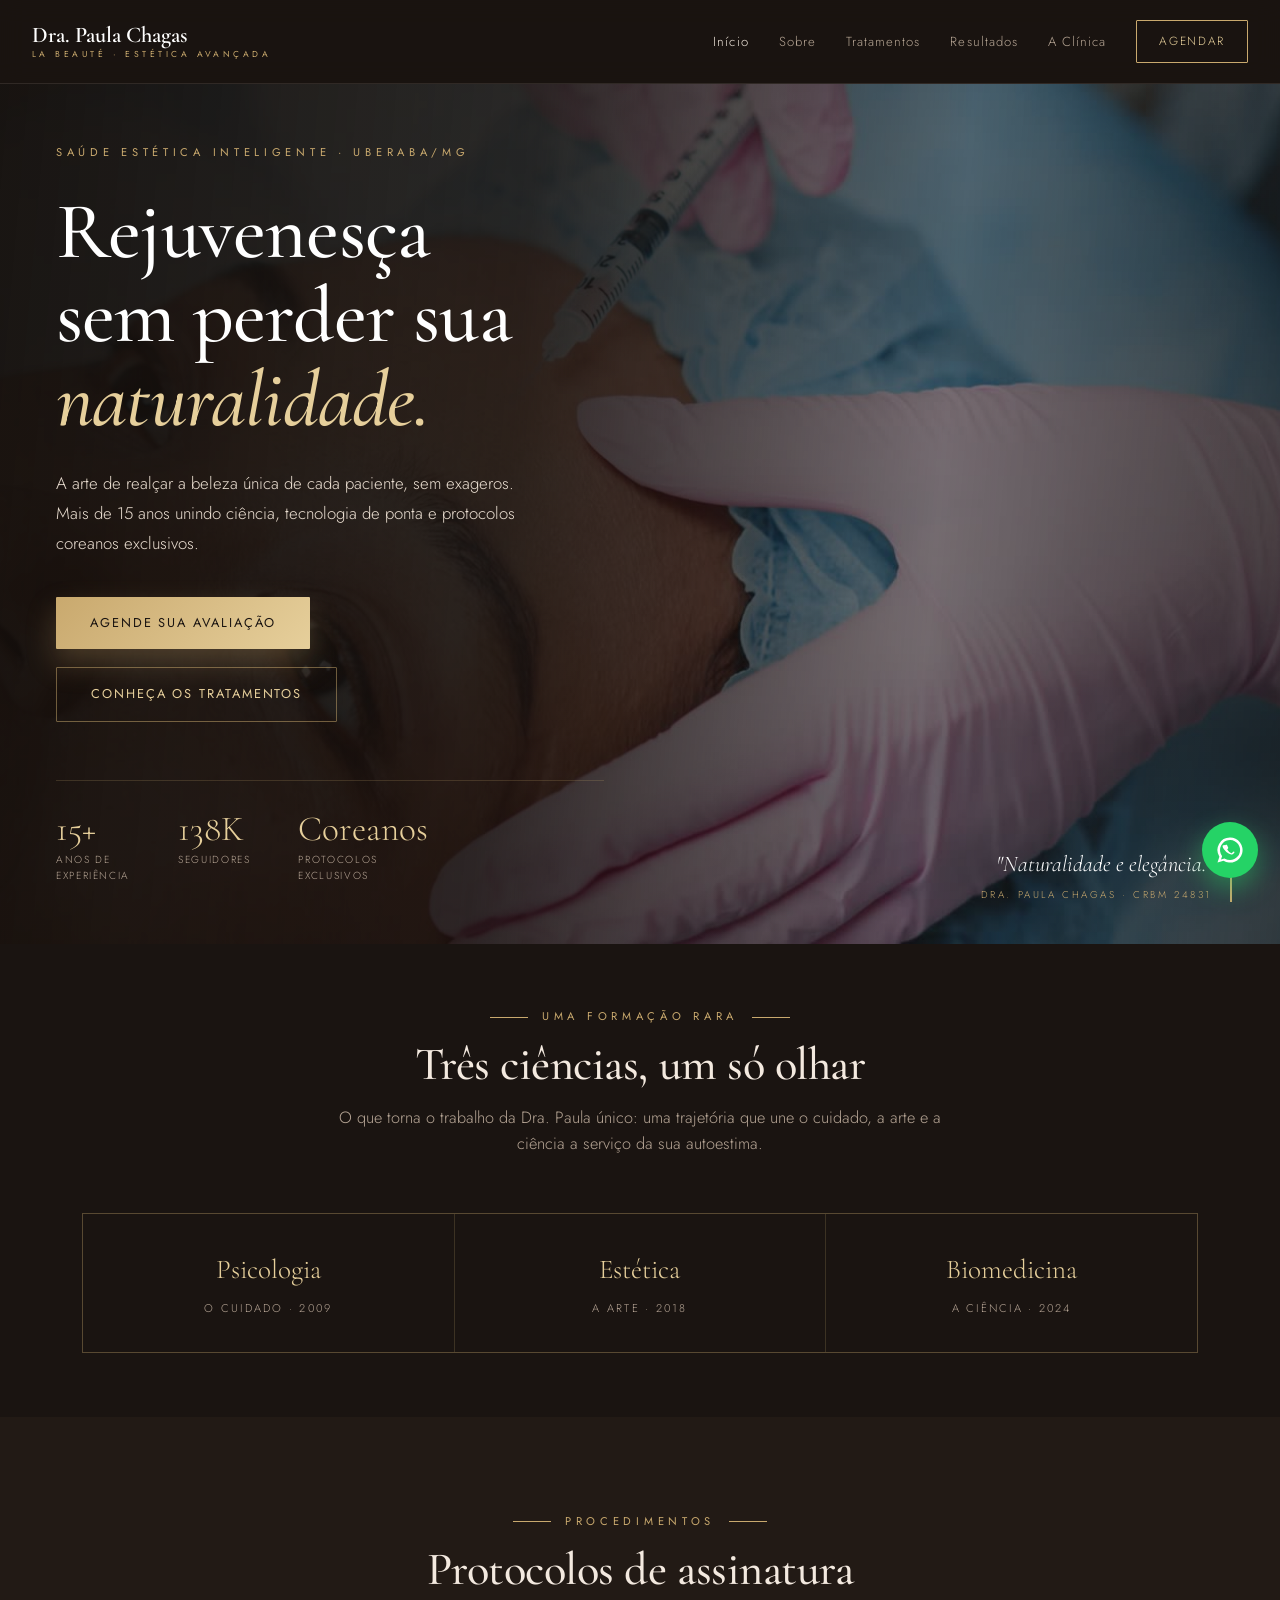
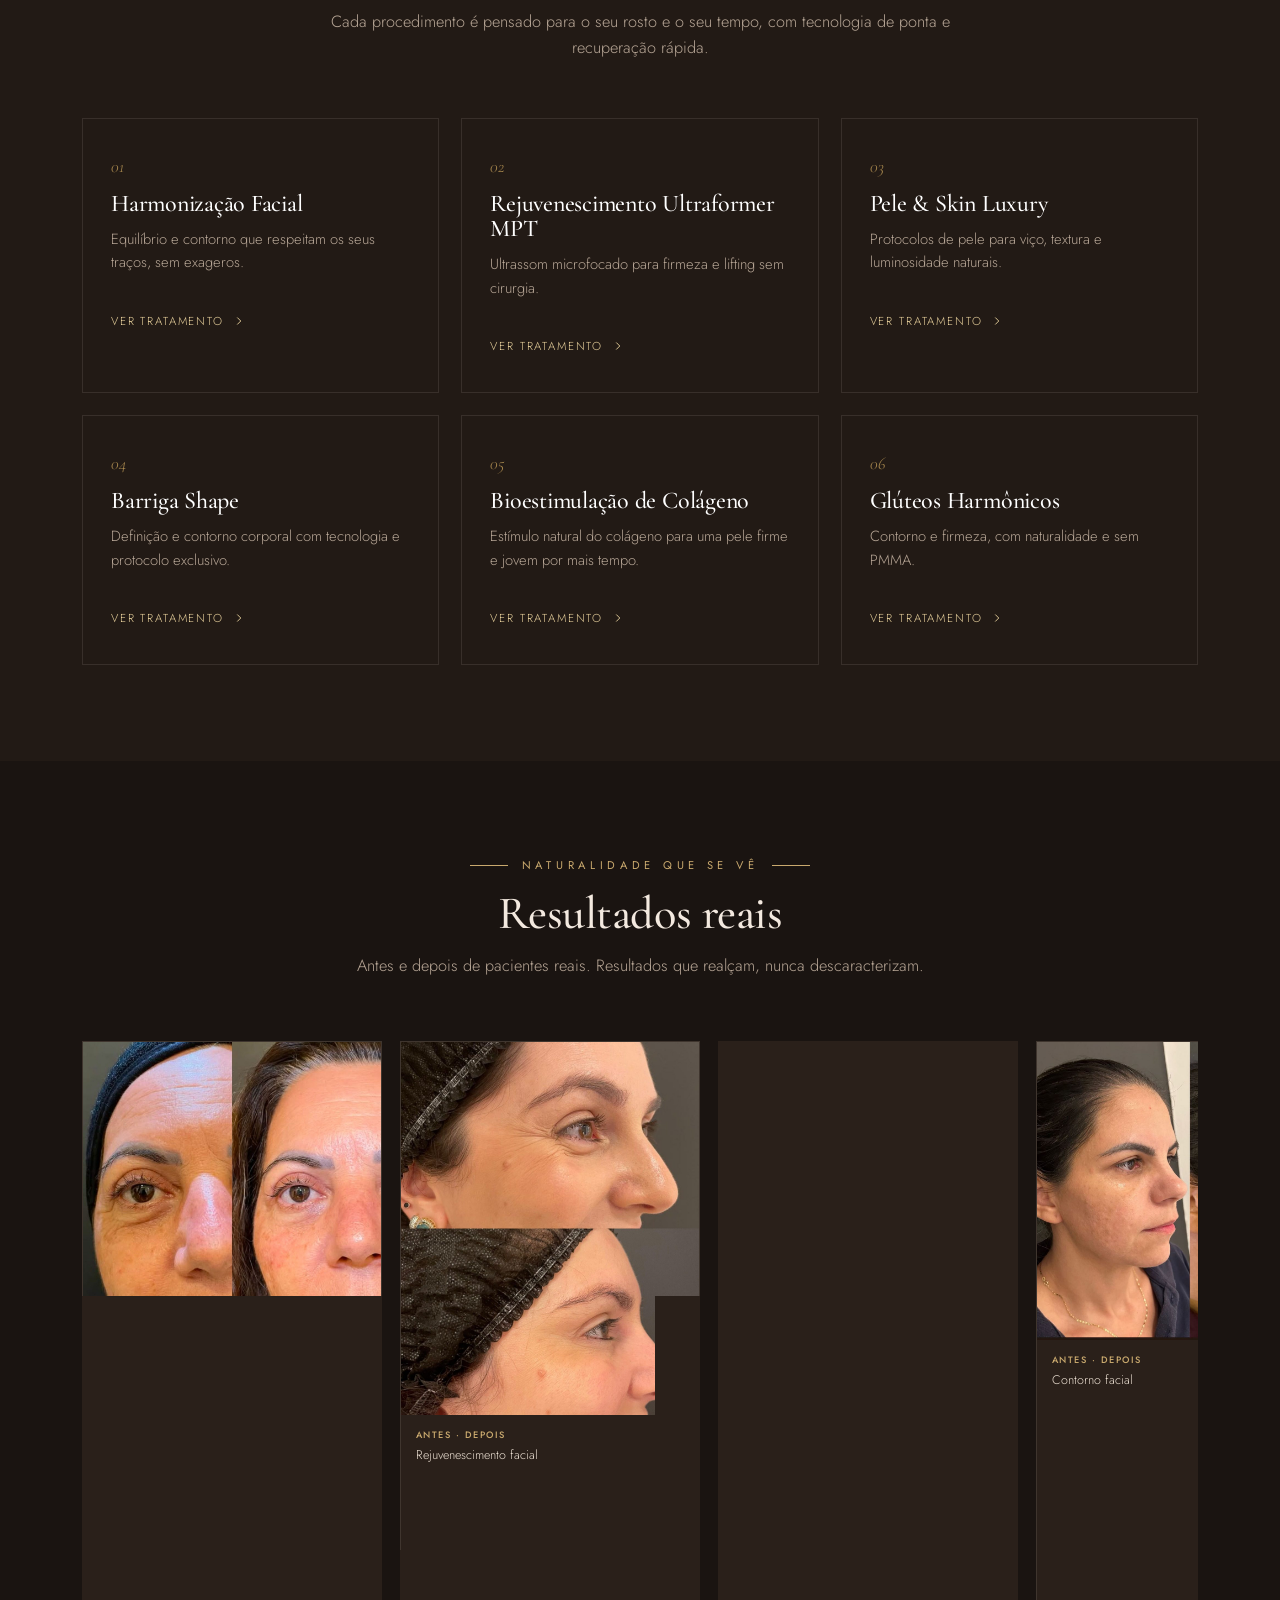
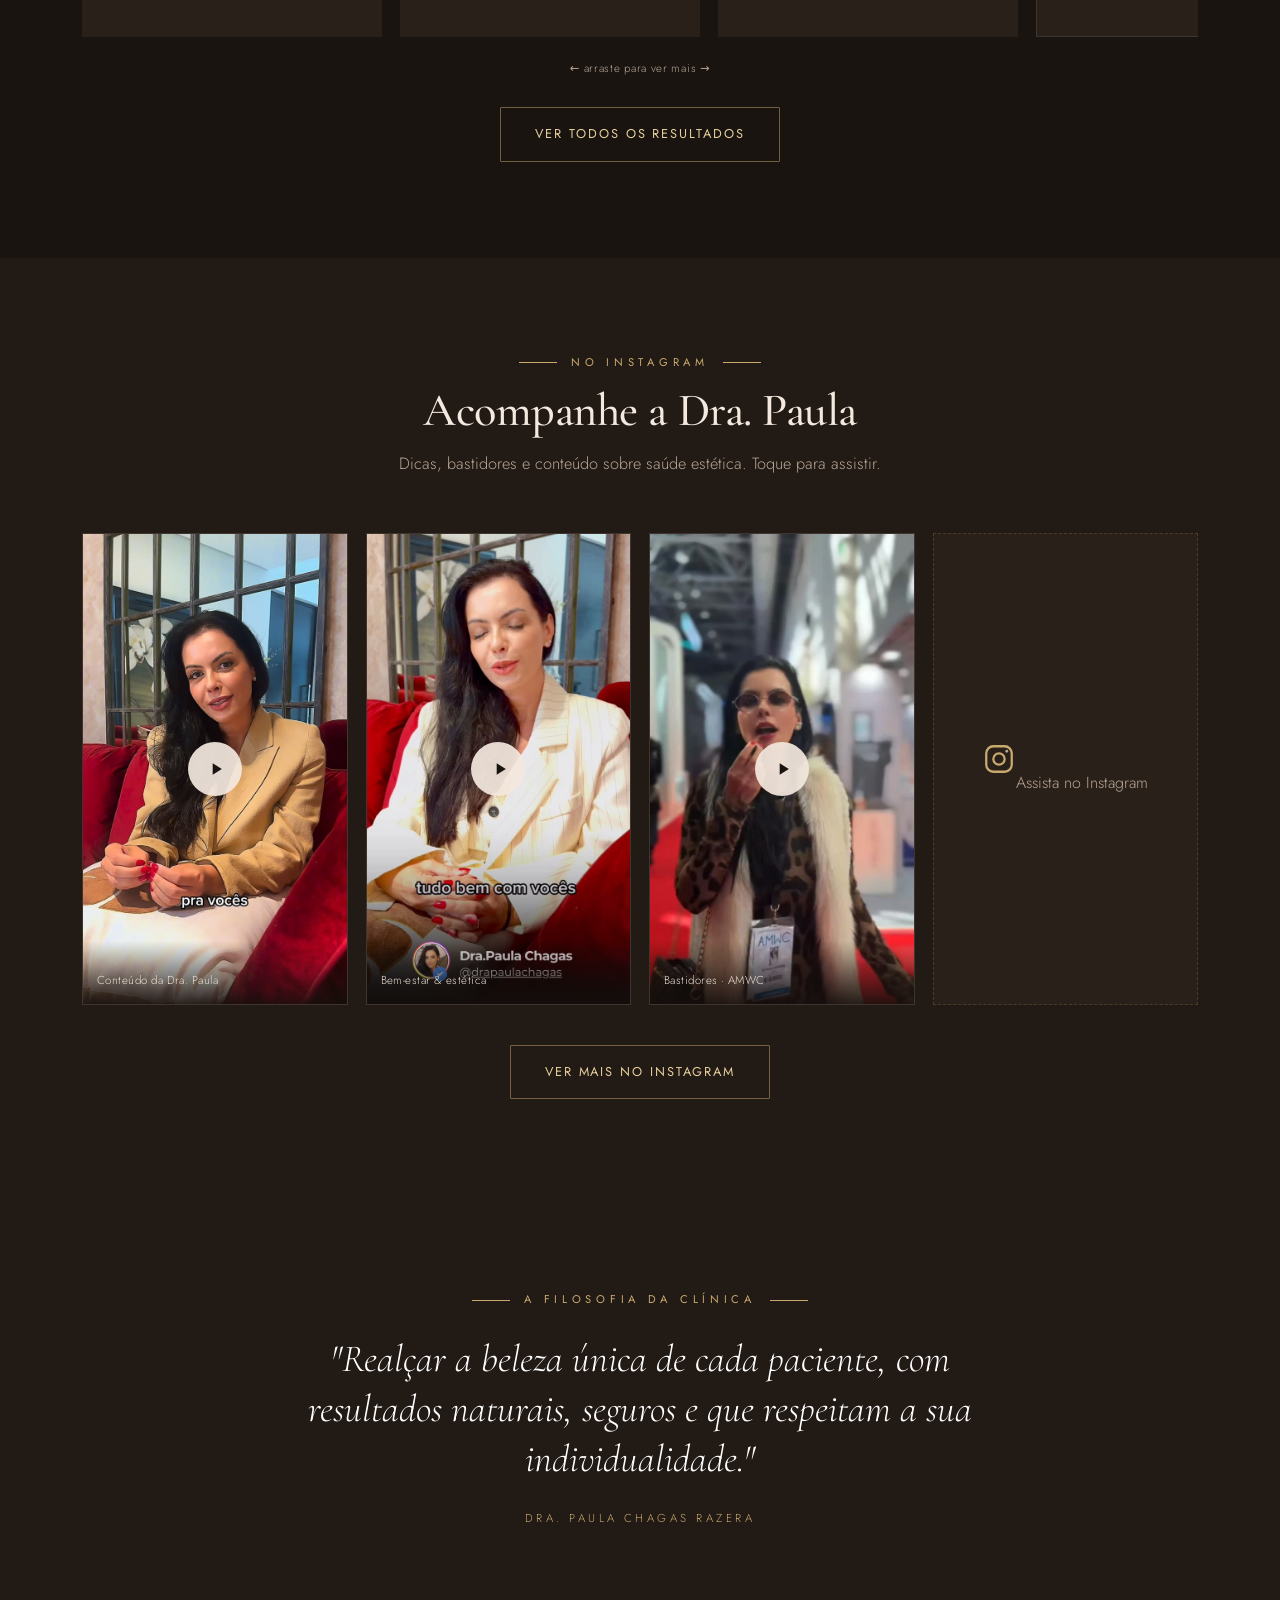
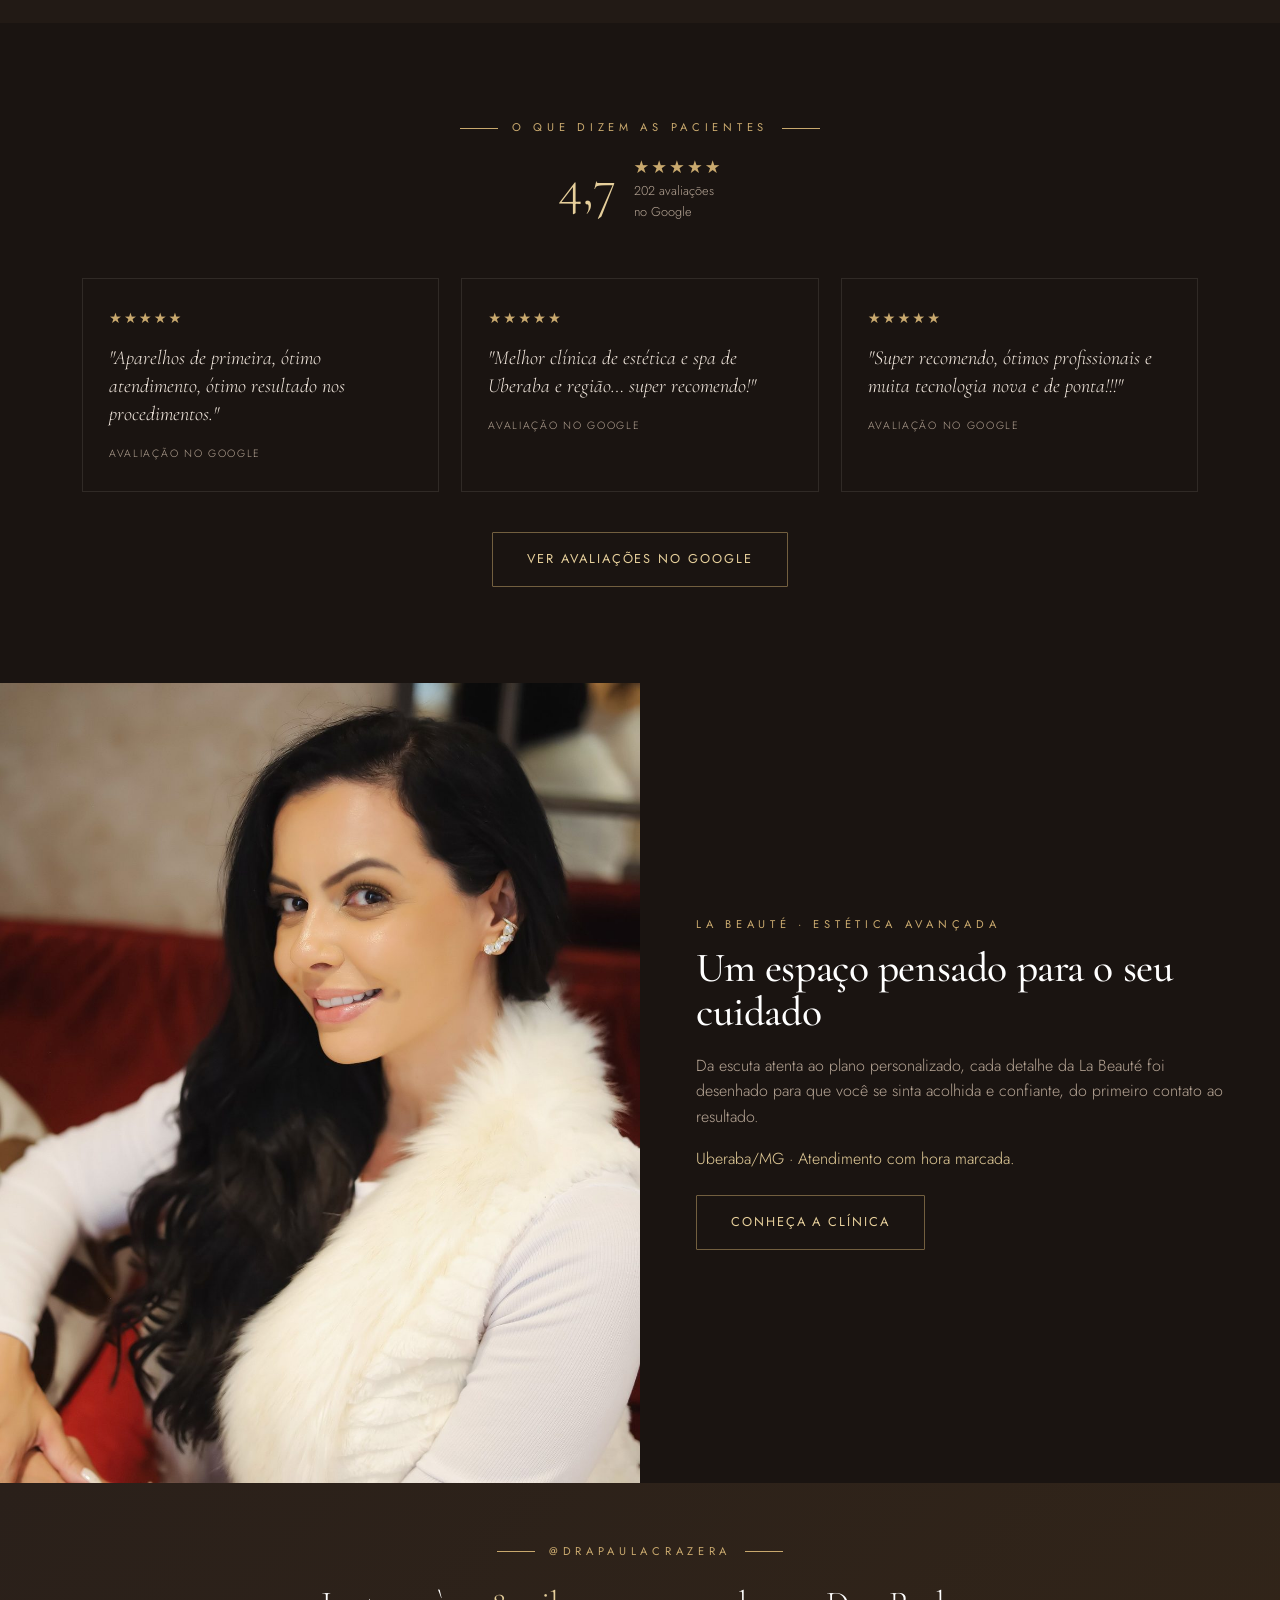
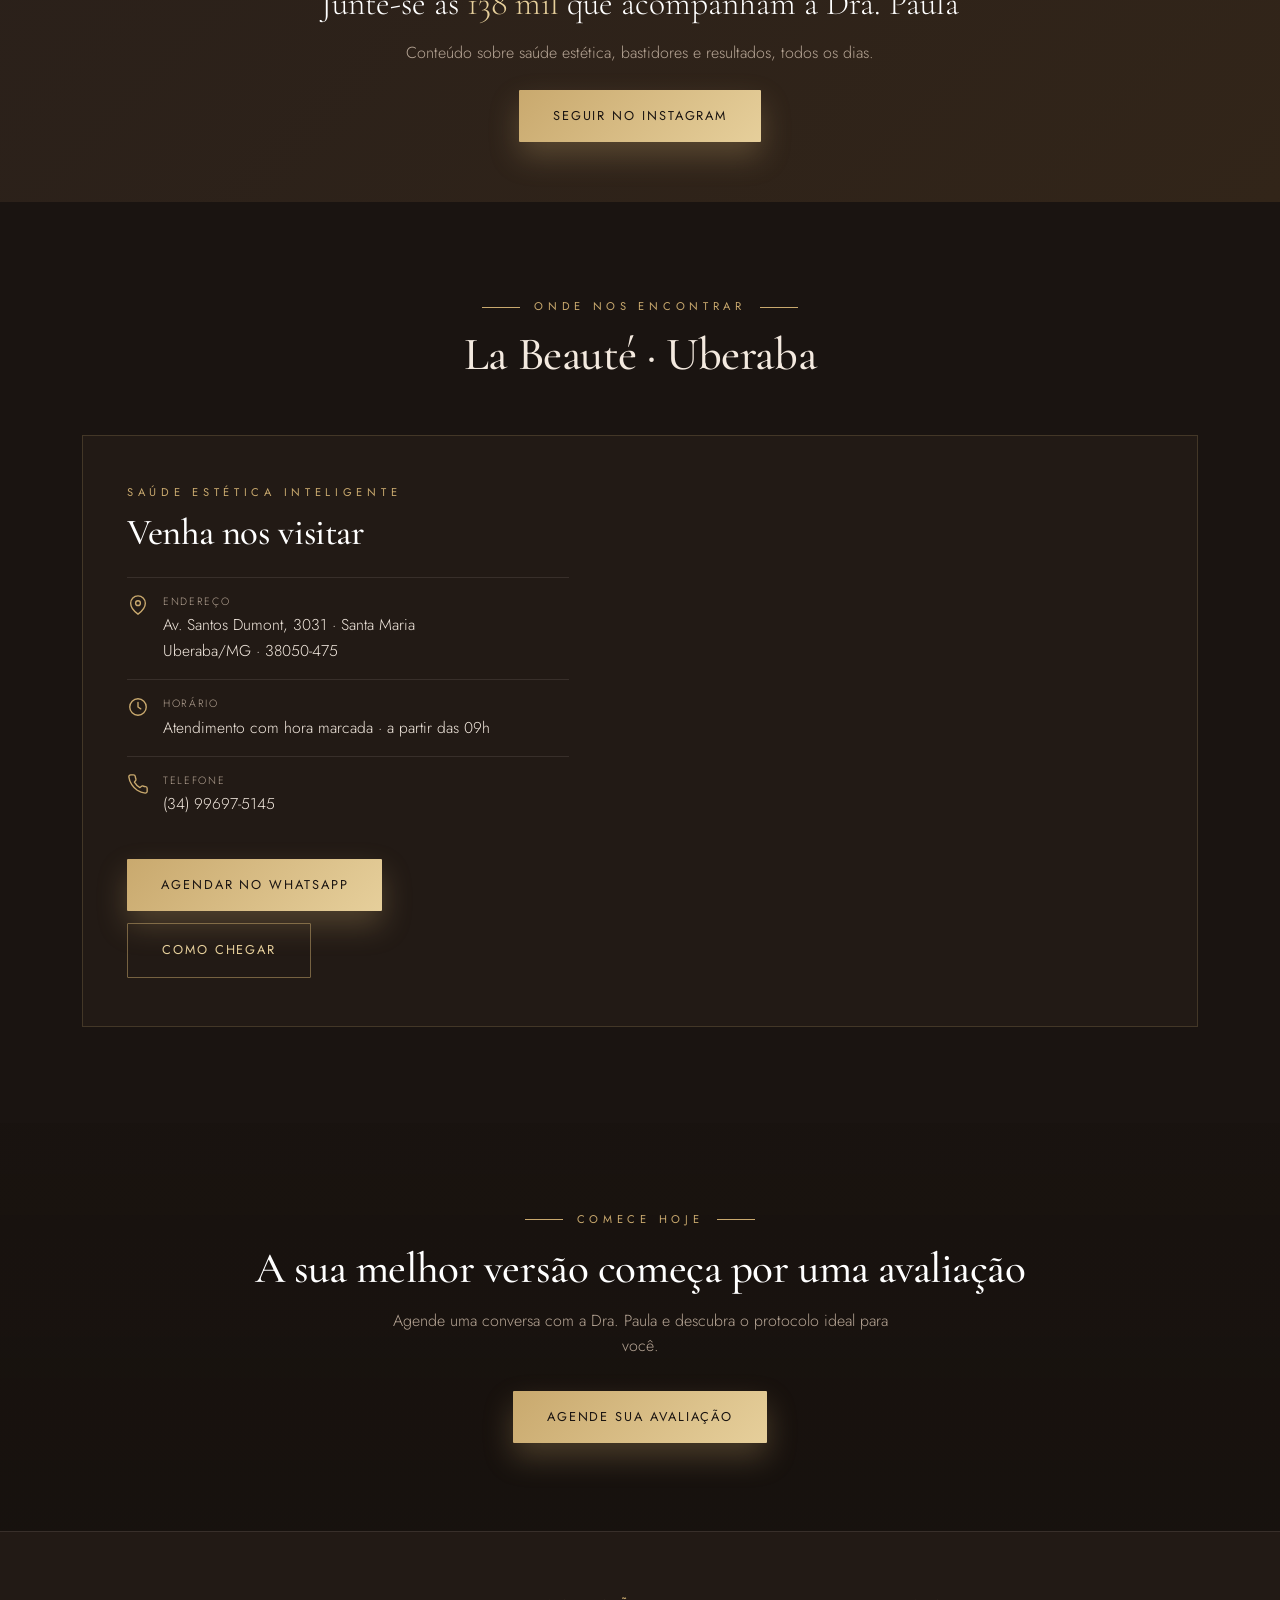
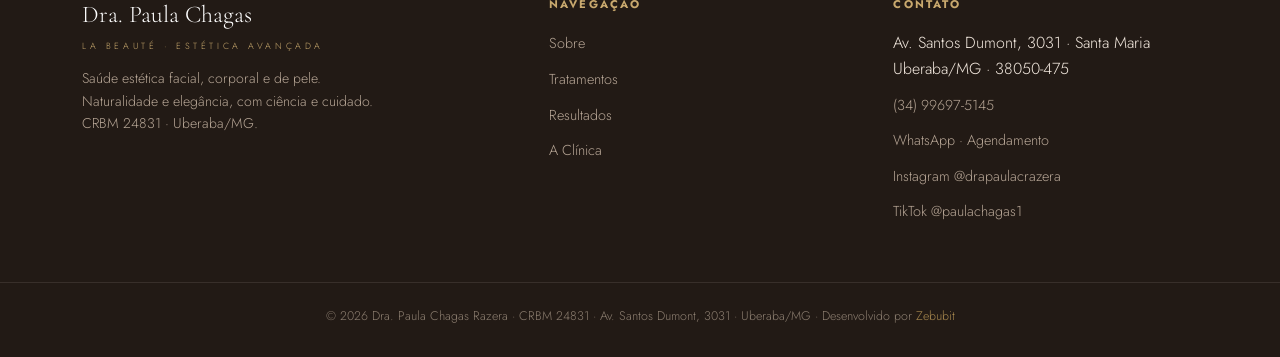
==== commit 7302e1b5: "chore: cache-bust do CSS (?v=2) para forçar atualização nos navegadores Co-Authored-By: Claude Opus " ====
--- a/index.html
+++ b/index.html
@@ -14,7 +14,7 @@
 <link rel="preconnect" href="https://fonts.googleapis.com">
 <link rel="preconnect" href="https://fonts.gstatic.com" crossorigin>
 <link href="https://fonts.googleapis.com/css2?family=Cormorant+Garamond:ital,wght@0,400;0,500;0,600;1,400;1,500&family=Jost:wght@300;400;500&display=swap" rel="stylesheet">
-<link rel="stylesheet" href="assets/style.css">
+<link rel="stylesheet" href="assets/style.css?v=2">
 <style>
   /* HERO da Home — vídeo de fundo cinematográfico */
   .hero{position:relative;min-height:94vh;display:flex;align-items:center;overflow:hidden;background:var(--bg)}
--- a/assets/style.css
+++ b/assets/style.css
@@ -56,9 +56,9 @@
 .sec-head h2{font-size:2.9rem;margin:14px 0 0}
 .sec-head p{color:var(--muted);margin-top:16px;font-size:1.02rem}
 
-/* reveal (progressive enhancement: só esconde quando há JS) */
-.reveal{transition:opacity .8s ease,transform .8s ease}
-html.js .reveal{opacity:0;transform:translateY(26px)}
+/* reveal: animação de entrada no load — à prova de falha (nunca deixa seção oculta) */
+html.js .reveal{animation:bvrise .8s ease both}
+@keyframes bvrise{from{opacity:0;transform:translateY(22px)}to{opacity:1;transform:none}}
 .reveal.in{opacity:1;transform:none}
 
 /* ===================== FAIXA AUTORIDADE ===================== */
@@ -210,4 +210,4 @@
   .foot-grid{grid-template-columns:1fr}
   .sec-head h2{font-size:2.2rem}
 }
-@media (prefers-reduced-motion:reduce){.reveal{opacity:1;transform:none}}
+@media (prefers-reduced-motion:reduce){html.js .reveal{animation:none}.reveal{opacity:1;transform:none}}
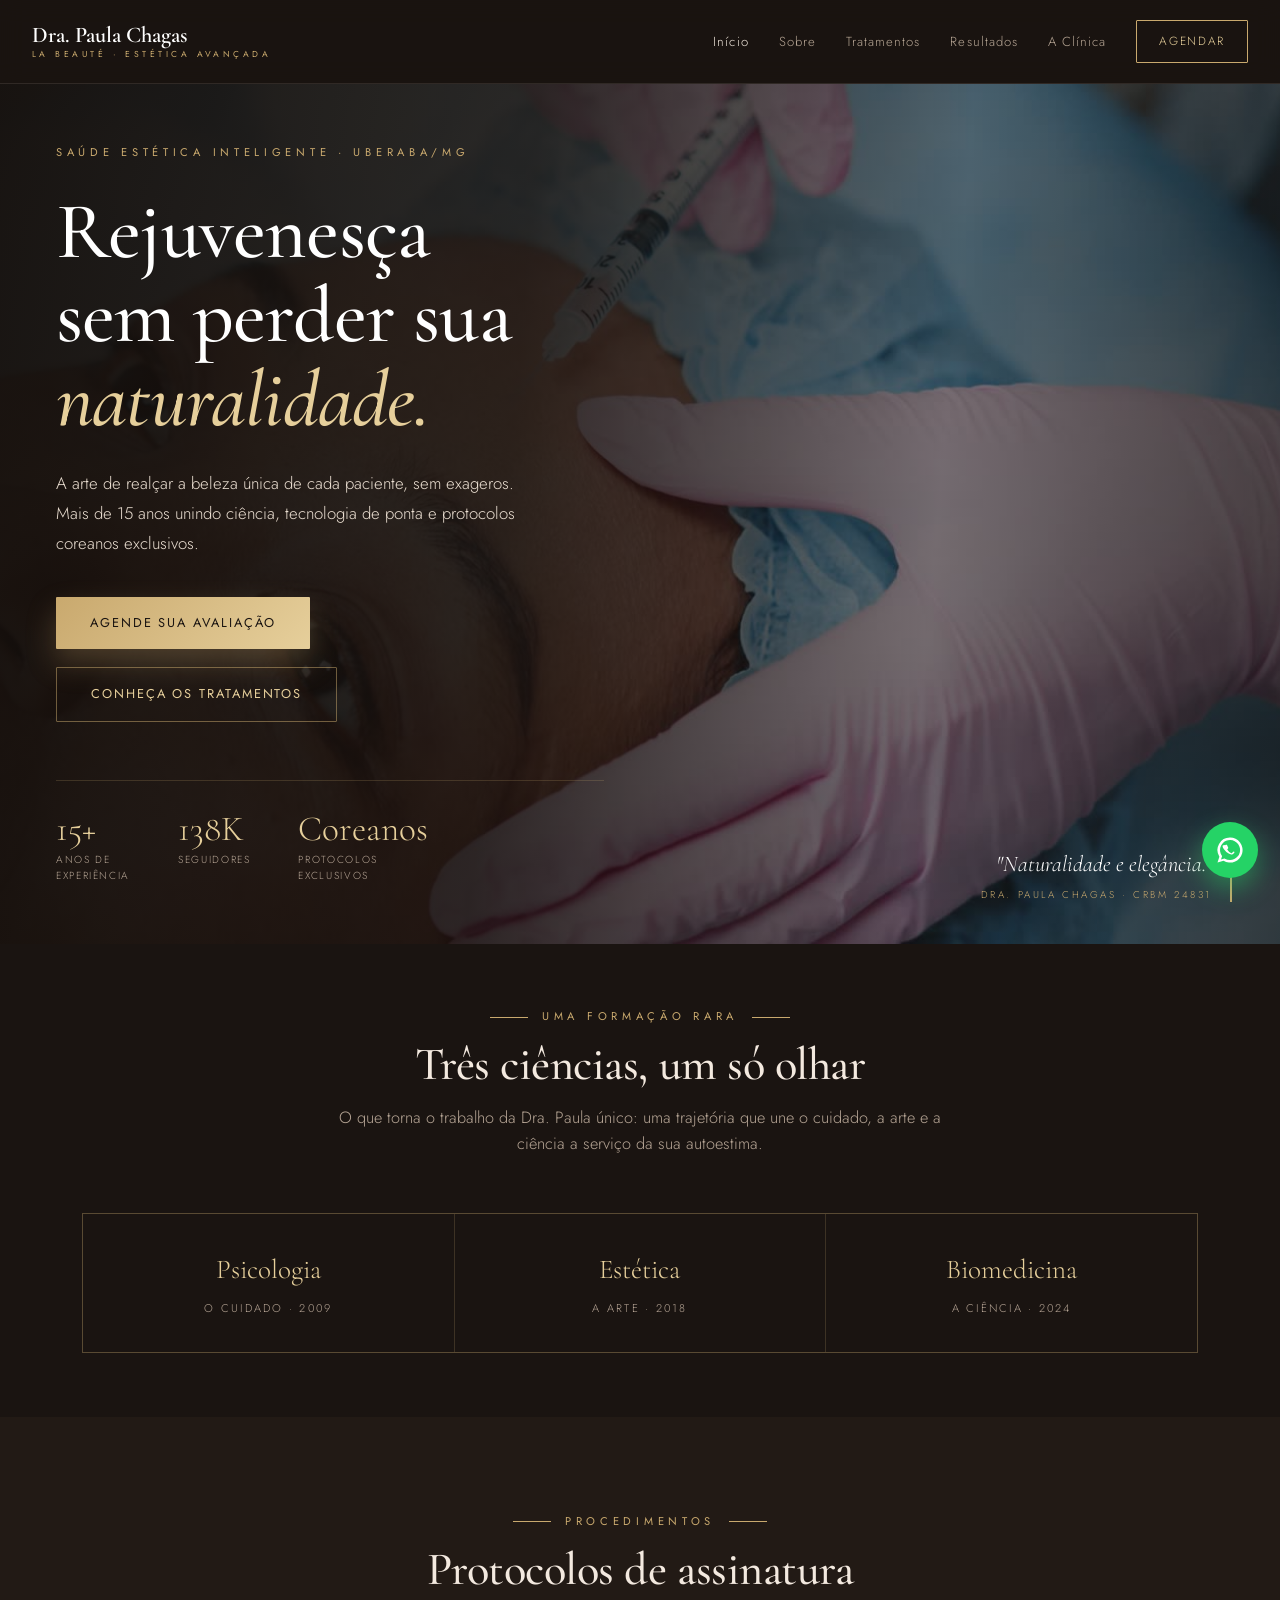
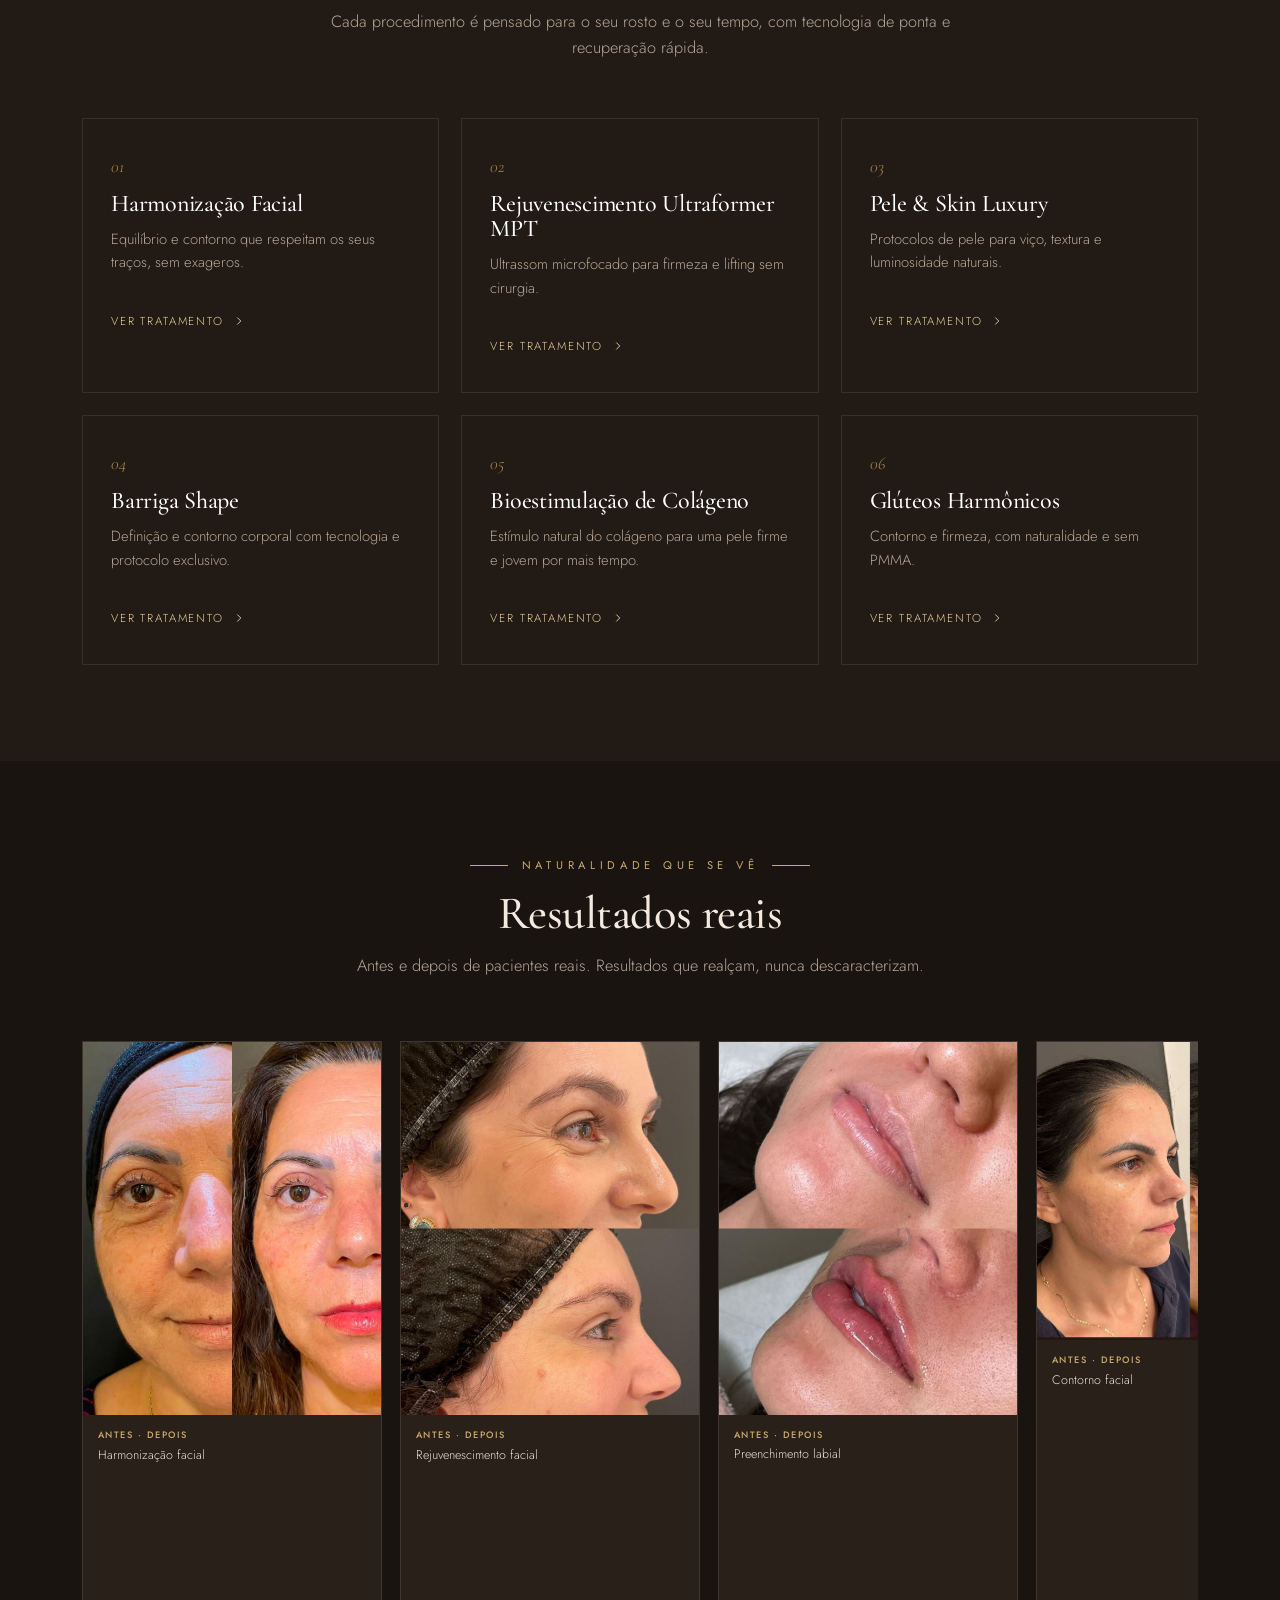
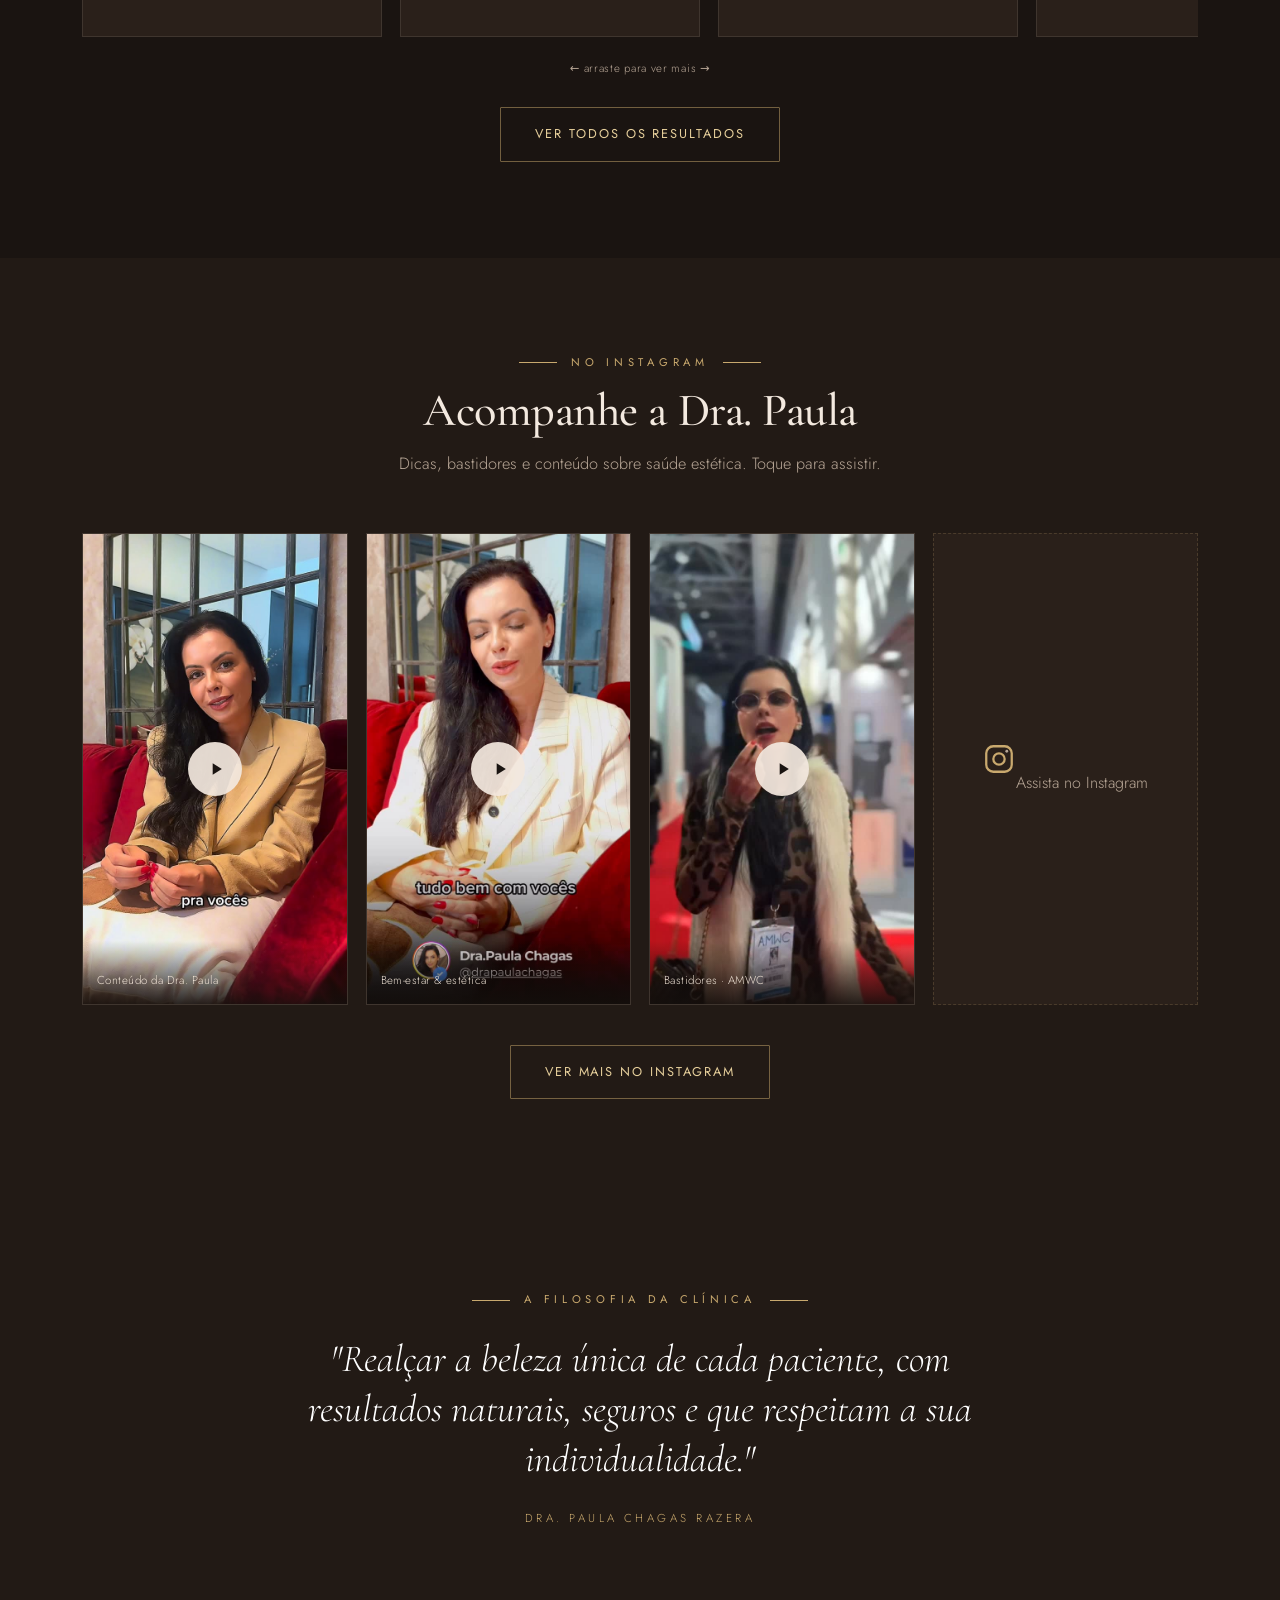
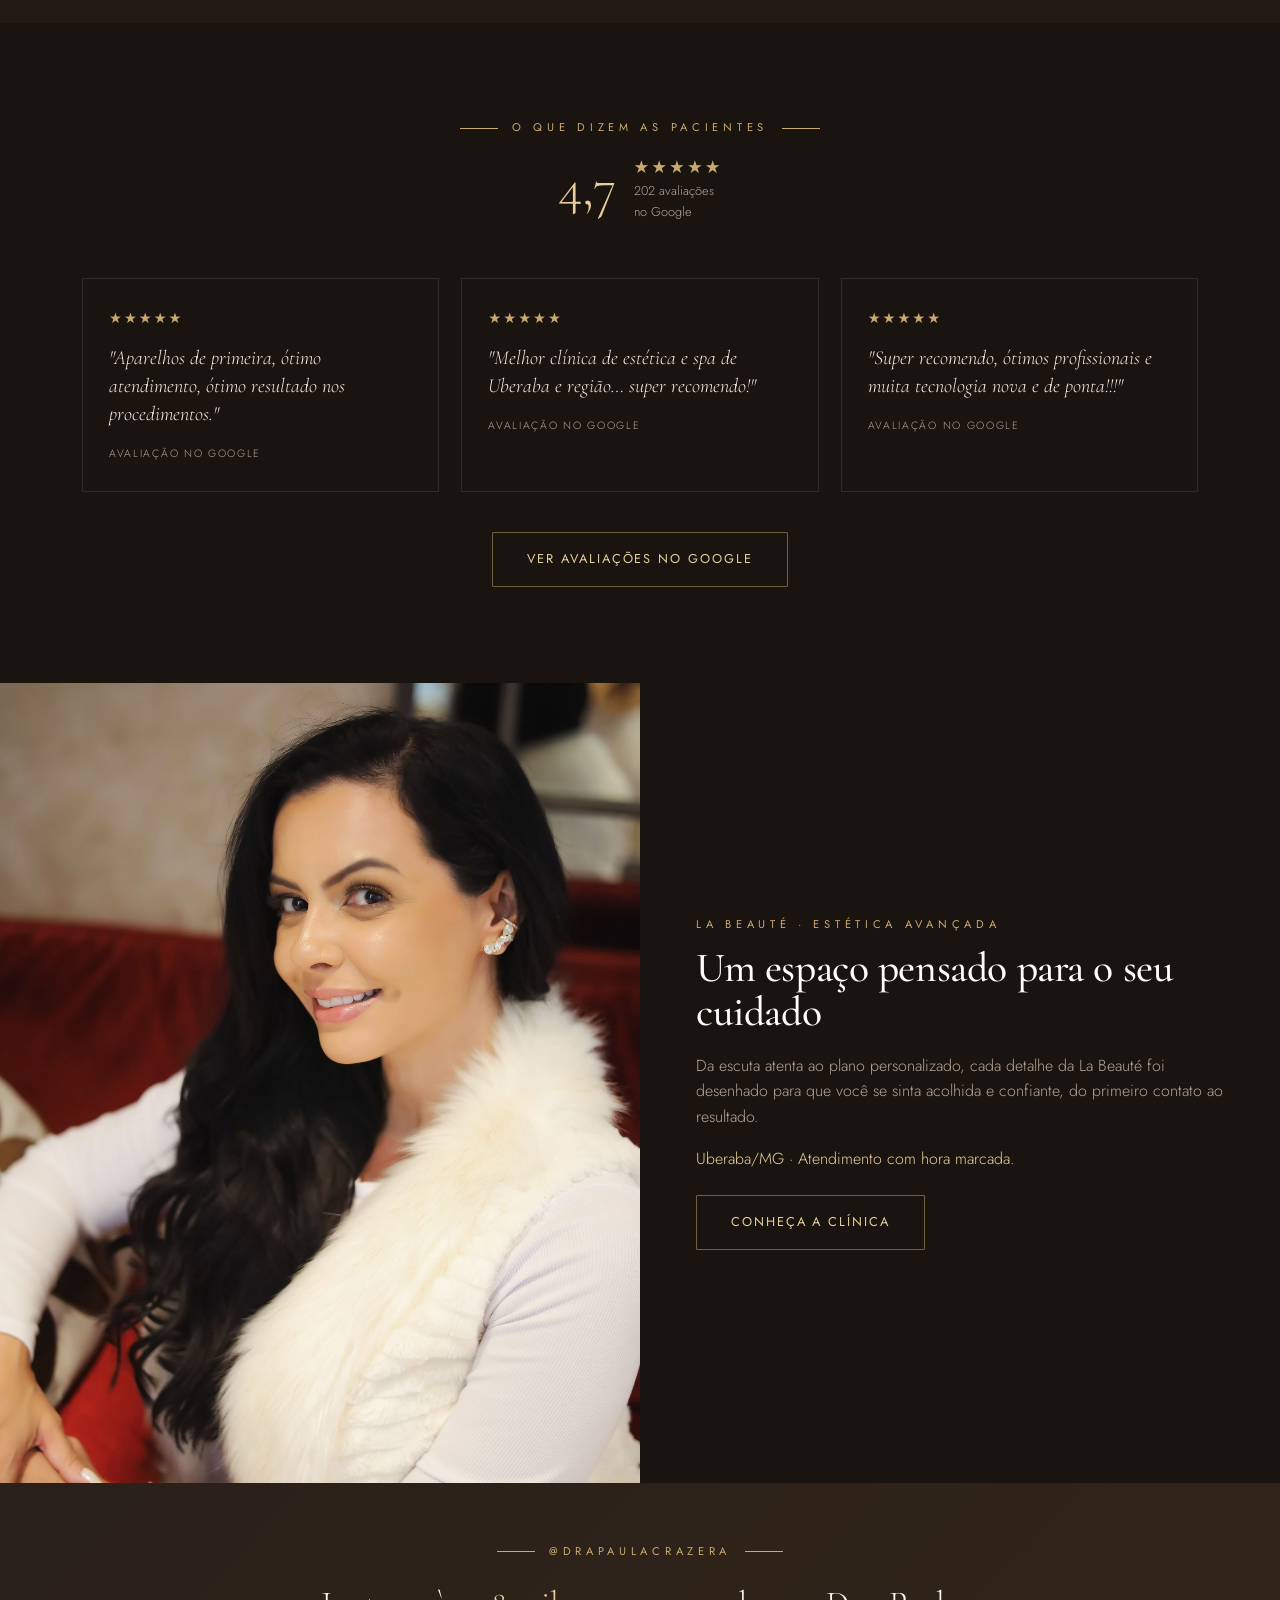
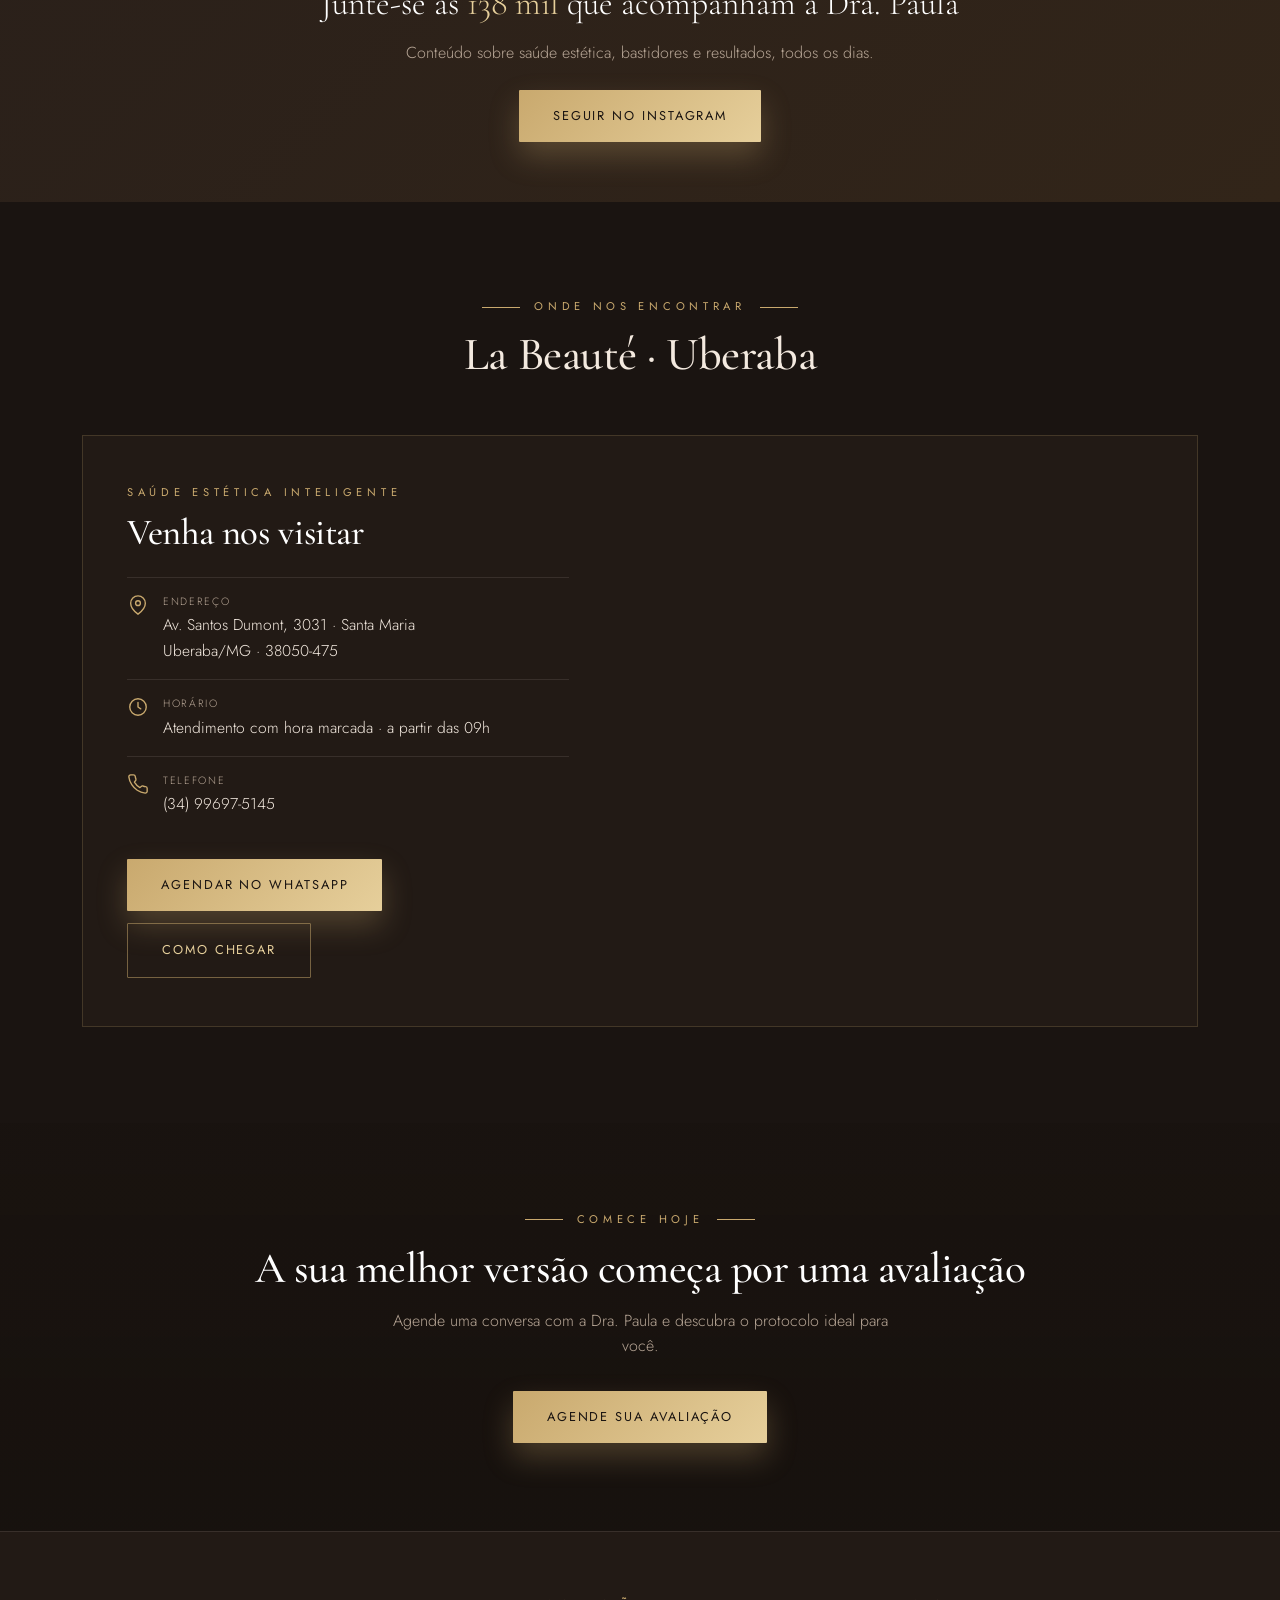
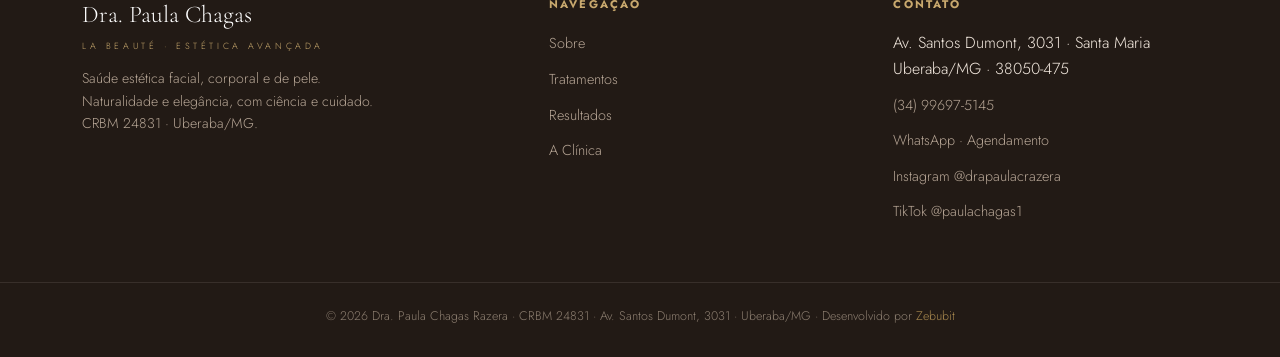
==== commit 793c6fde: "fix: desativa animação reveal (conteúdo sempre visível) + cache-bust v3 Co-Authored-By: Claude Opus " ====
--- a/index.html
+++ b/index.html
@@ -14,7 +14,7 @@
 <link rel="preconnect" href="https://fonts.googleapis.com">
 <link rel="preconnect" href="https://fonts.gstatic.com" crossorigin>
 <link href="https://fonts.googleapis.com/css2?family=Cormorant+Garamond:ital,wght@0,400;0,500;0,600;1,400;1,500&family=Jost:wght@300;400;500&display=swap" rel="stylesheet">
-<link rel="stylesheet" href="assets/style.css?v=2">
+<link rel="stylesheet" href="assets/style.css?v=3">
 <style>
   /* HERO da Home — vídeo de fundo cinematográfico */
   .hero{position:relative;min-height:94vh;display:flex;align-items:center;overflow:hidden;background:var(--bg)}
--- a/assets/style.css
+++ b/assets/style.css
@@ -56,10 +56,8 @@
 .sec-head h2{font-size:2.9rem;margin:14px 0 0}
 .sec-head p{color:var(--muted);margin-top:16px;font-size:1.02rem}
 
-/* reveal: animação de entrada no load — à prova de falha (nunca deixa seção oculta) */
-html.js .reveal{animation:bvrise .8s ease both}
-@keyframes bvrise{from{opacity:0;transform:translateY(22px)}to{opacity:1;transform:none}}
-.reveal.in{opacity:1;transform:none}
+/* reveal DESATIVADO — conteúdo sempre visível (sem depender de animação/scroll/JS) */
+.reveal,.reveal.in{opacity:1!important;transform:none!important;animation:none!important}
 
 /* ===================== FAIXA AUTORIDADE ===================== */
 .triad{display:grid;grid-template-columns:repeat(3,1fr);gap:1px;background:var(--line);border:1px solid var(--line)}
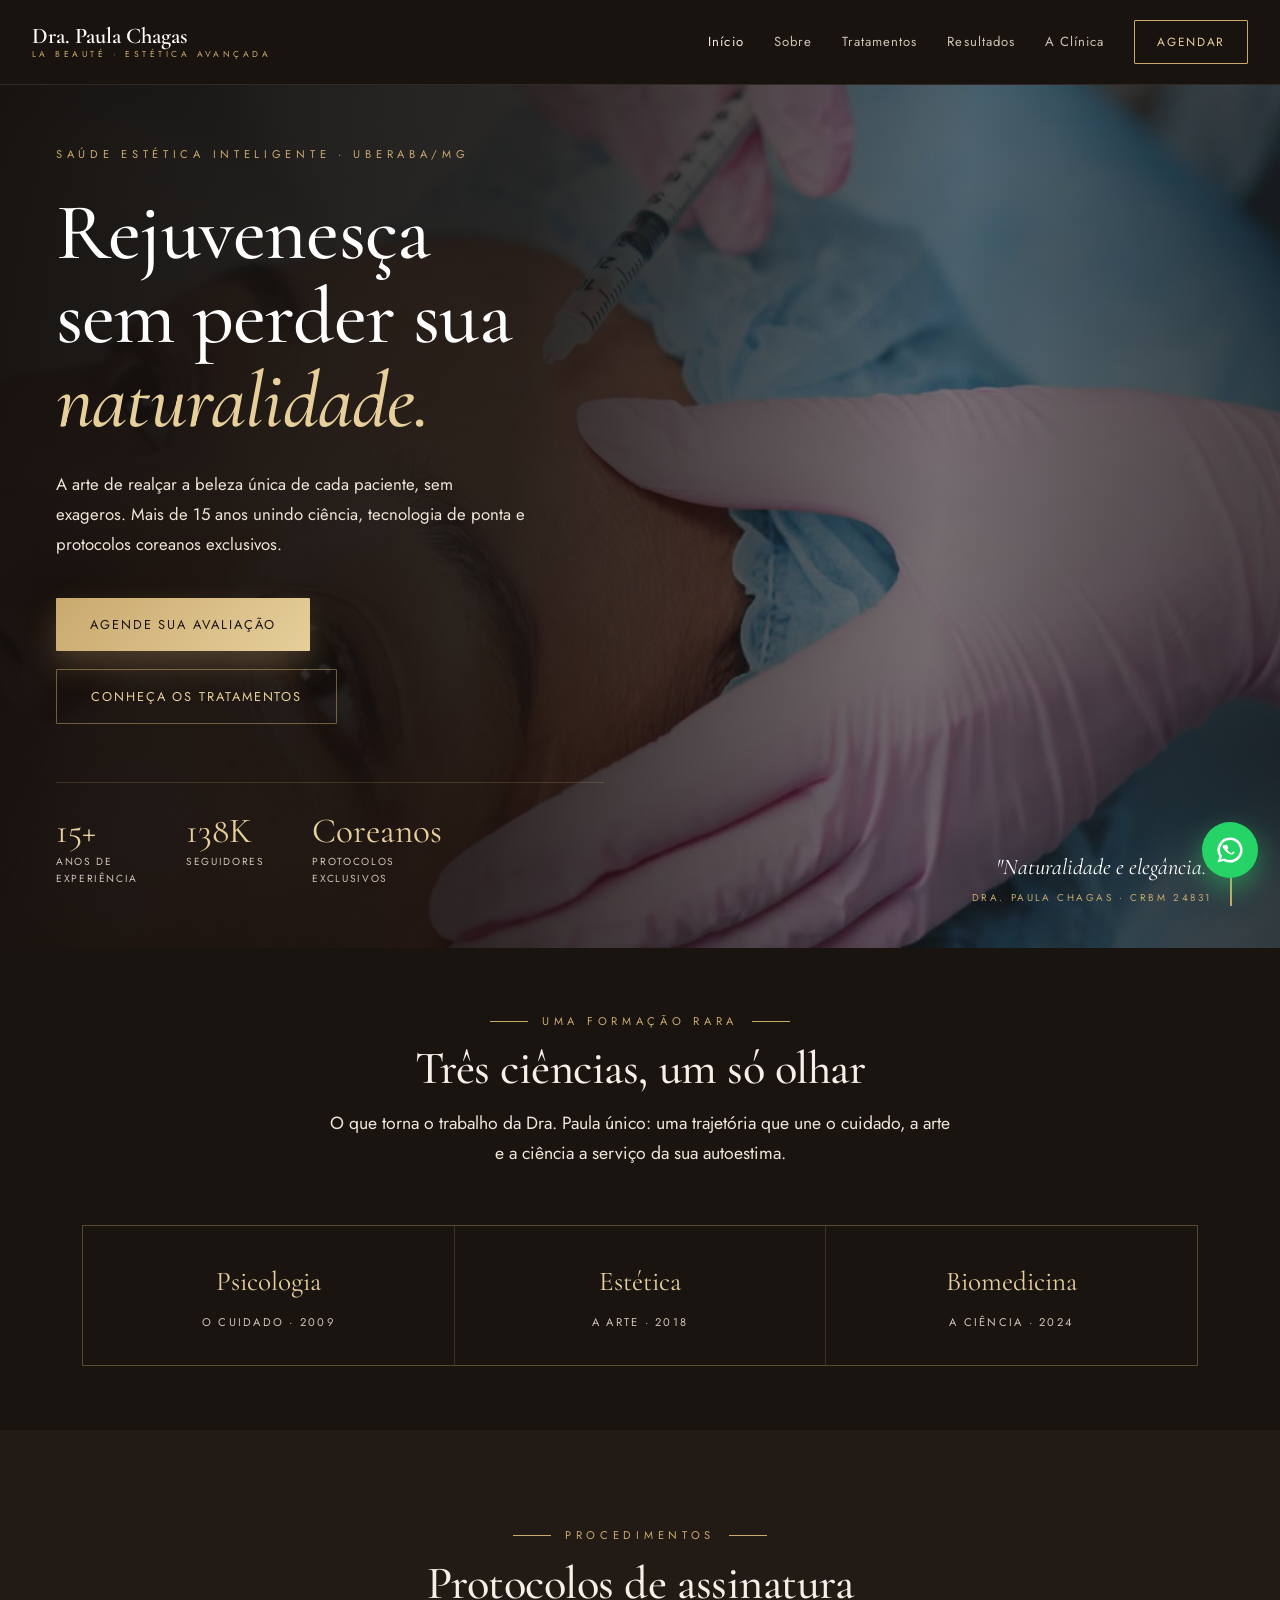
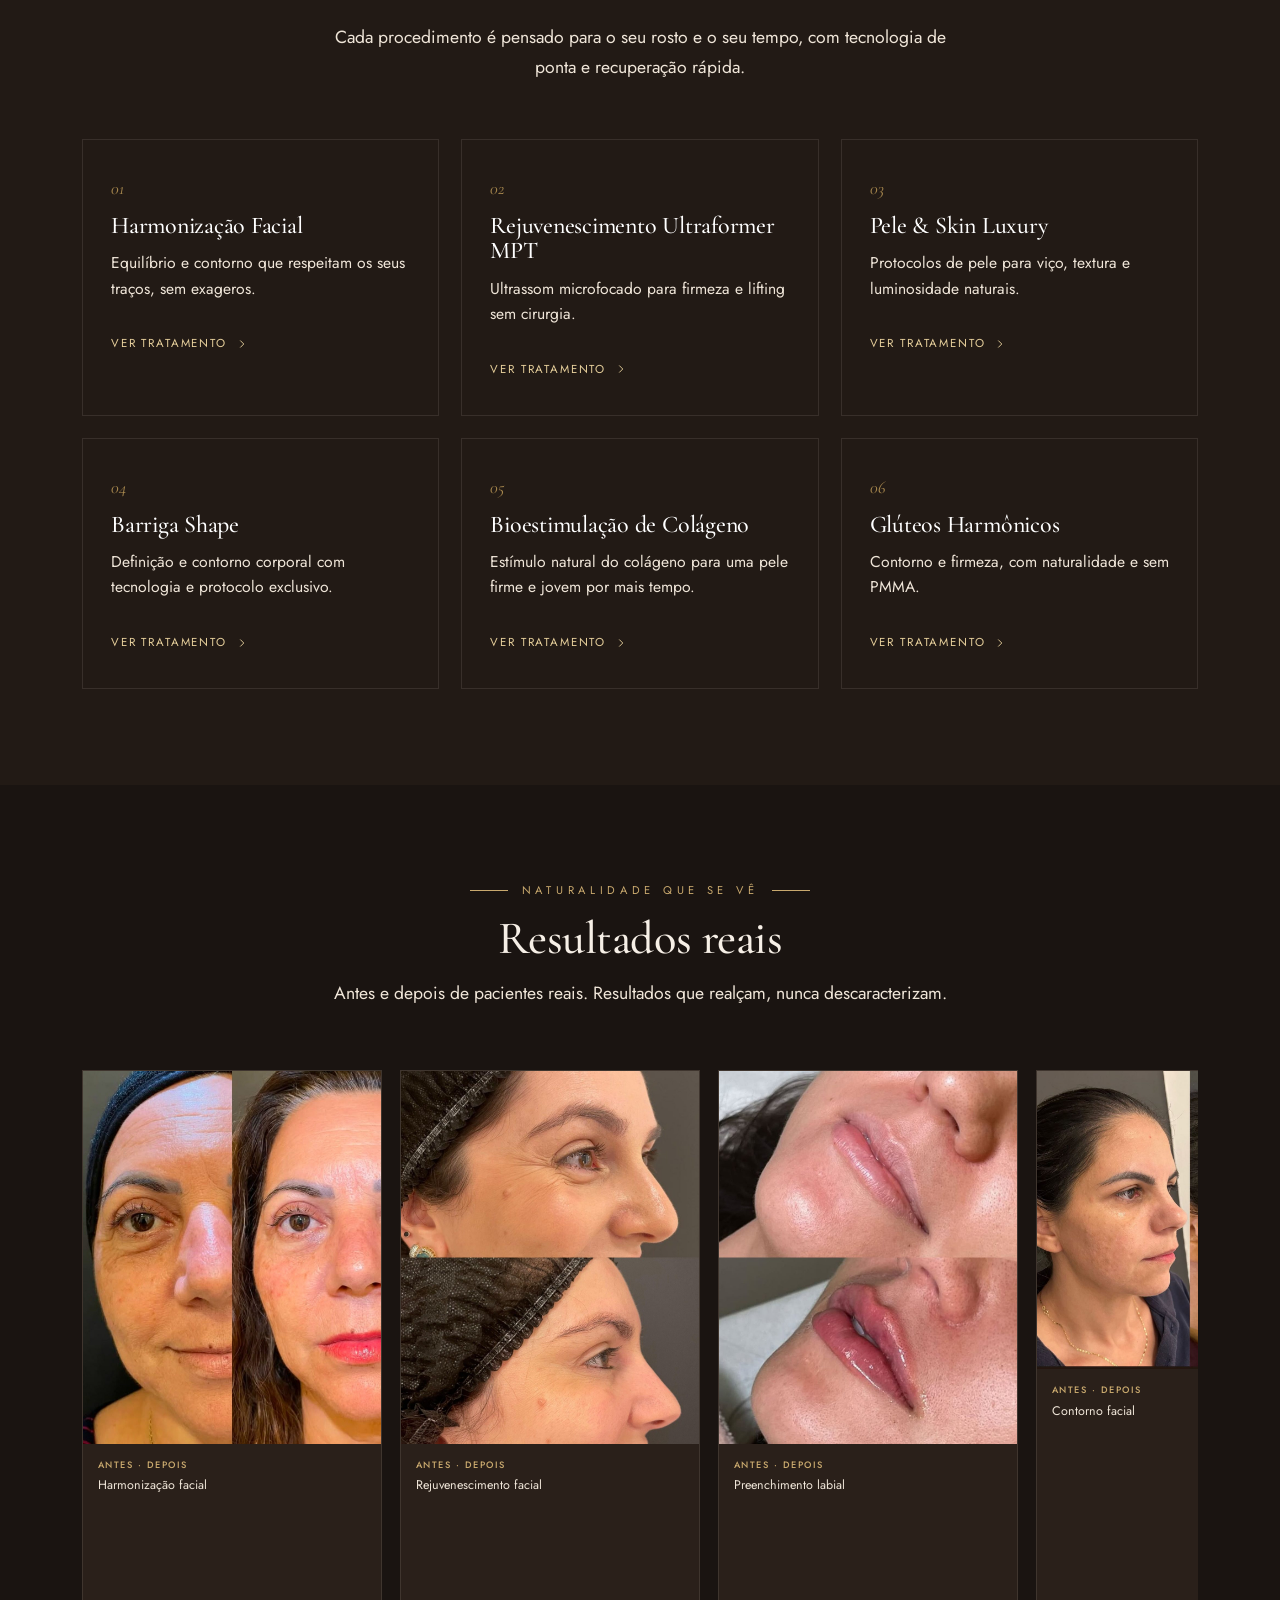
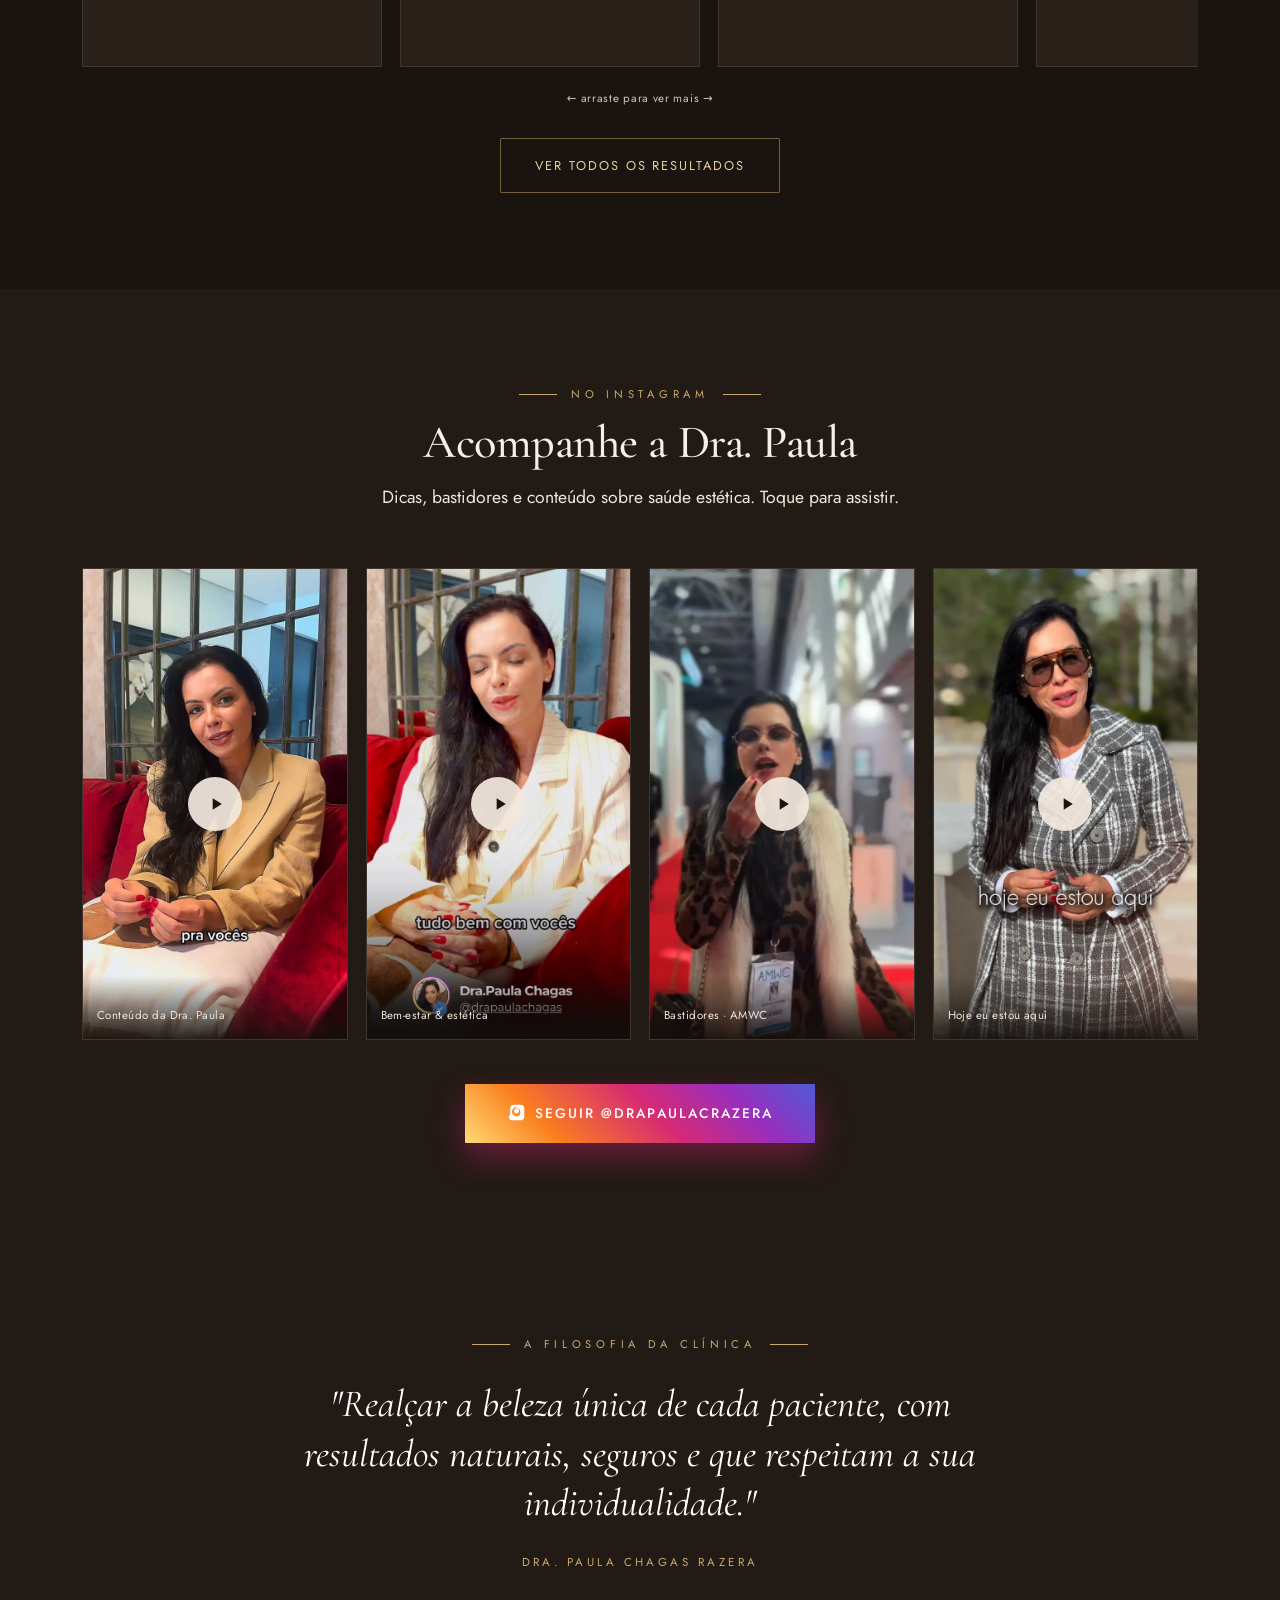
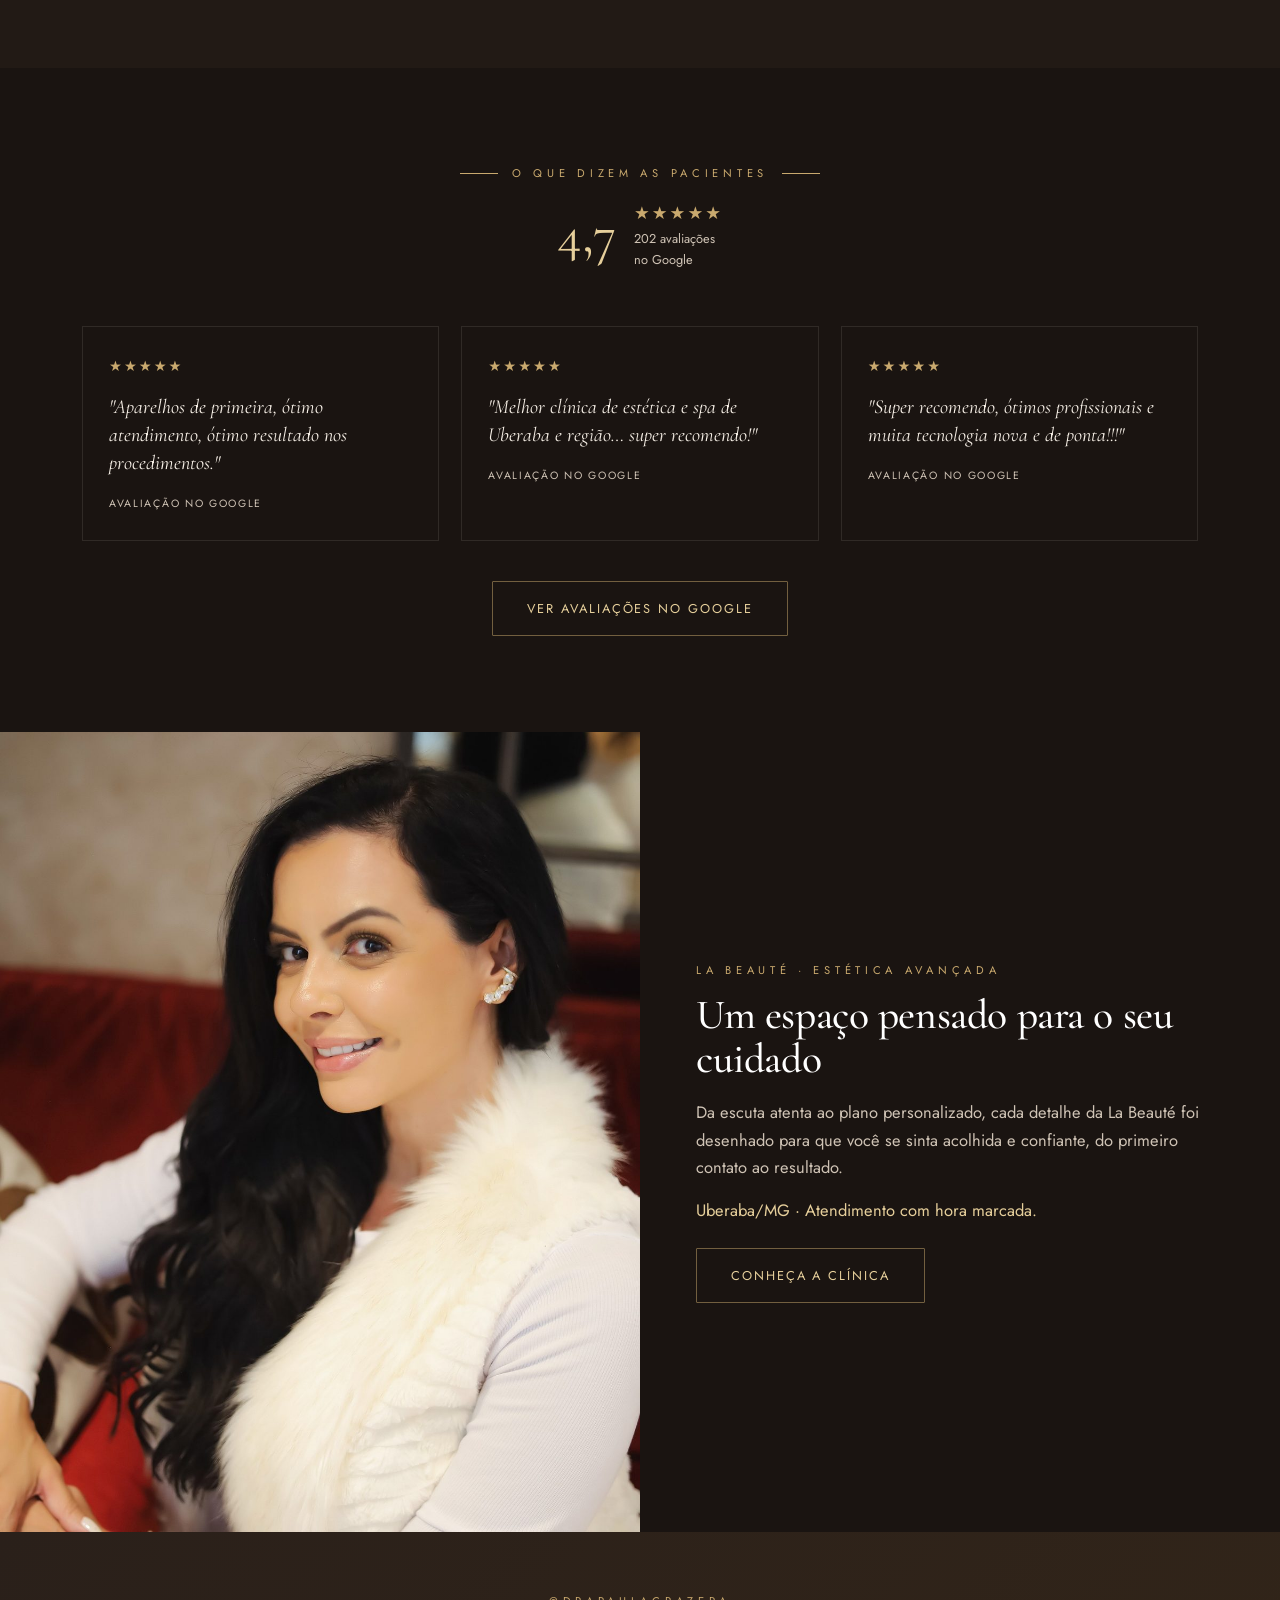
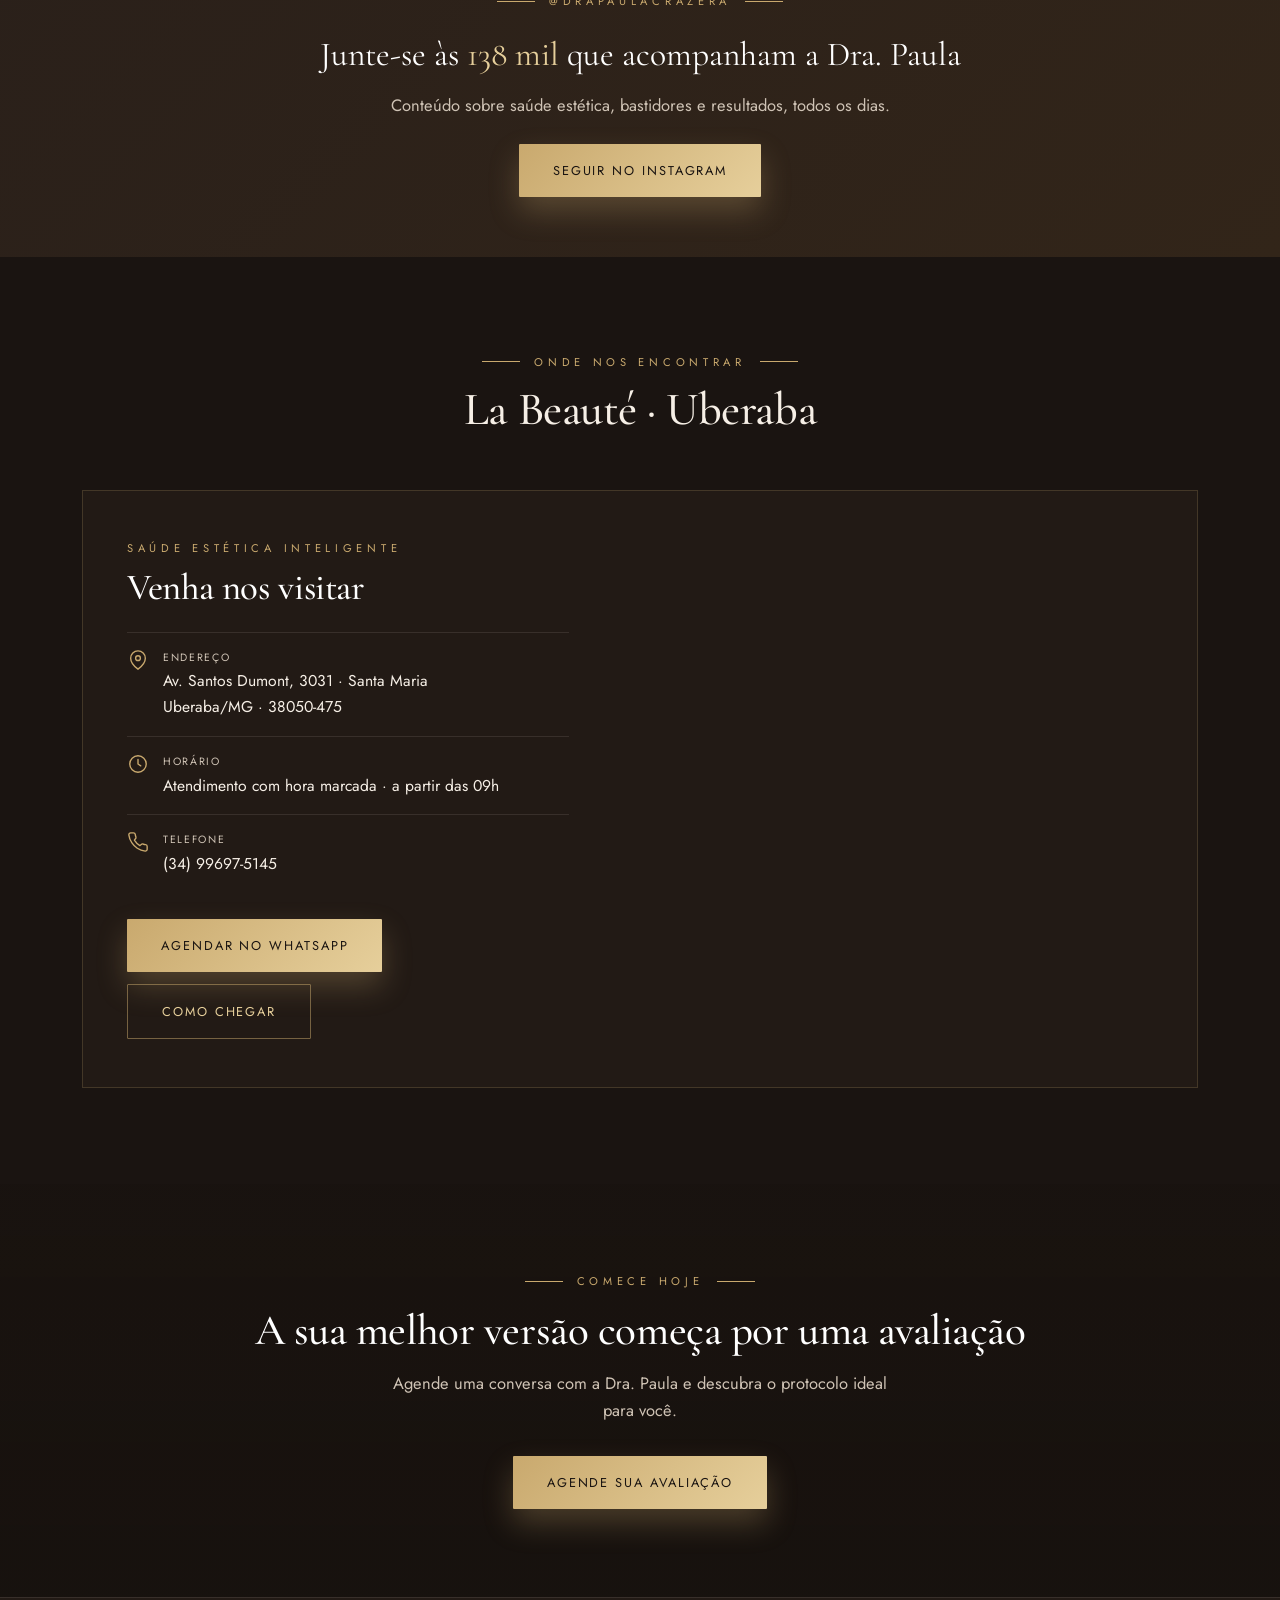
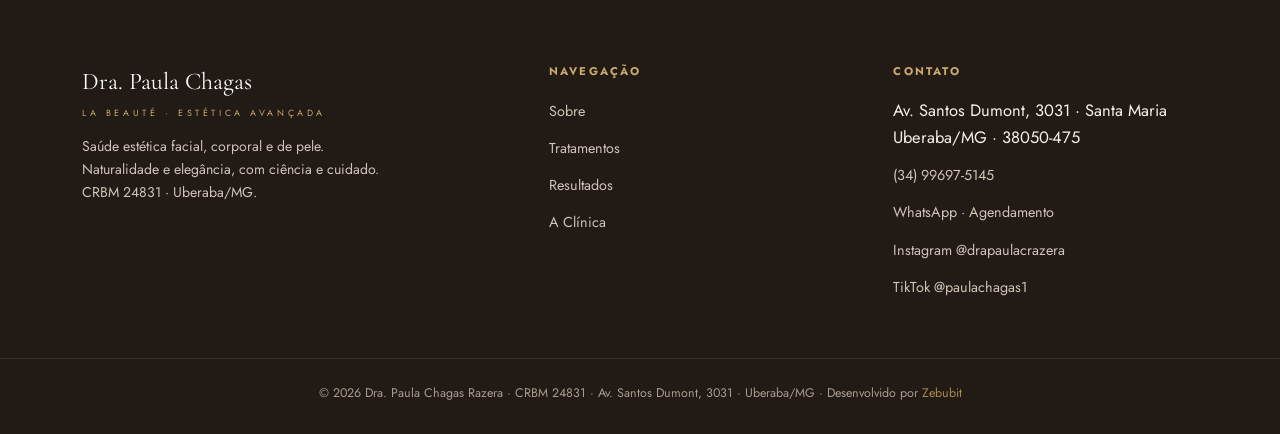
==== commit 2435def3: "feat: 4º reel real, botão Instagram com cores da marca, legibilidade melhor, hero video mais lento, " ====
--- a/index.html
+++ b/index.html
@@ -14,7 +14,7 @@
 <link rel="preconnect" href="https://fonts.googleapis.com">
 <link rel="preconnect" href="https://fonts.gstatic.com" crossorigin>
 <link href="https://fonts.googleapis.com/css2?family=Cormorant+Garamond:ital,wght@0,400;0,500;0,600;1,400;1,500&family=Jost:wght@300;400;500&display=swap" rel="stylesheet">
-<link rel="stylesheet" href="assets/style.css?v=3">
+<link rel="stylesheet" href="assets/style.css?v=4">
 <style>
   /* HERO da Home — vídeo de fundo cinematográfico */
   .hero{position:relative;min-height:94vh;display:flex;align-items:center;overflow:hidden;background:var(--bg)}
@@ -157,9 +157,9 @@
       <a class="reel" href="https://www.instagram.com/p/DXcJdKckTZI/" target="_blank" rel="noopener"><img src="assets/img/reels/DXcJdKckTZI.jpg" alt="Reel da Dra. Paula"><div class="play"><svg viewBox="0 0 24 24"><path d="M8 5v14l11-7z"/></svg></div><div class="lb">Conteúdo da Dra. Paula</div></a>
       <a class="reel" href="https://www.instagram.com/p/DXpgybGkY5q/" target="_blank" rel="noopener"><img src="assets/img/reels/DXpgybGkY5q.jpg" alt="Reel da Dra. Paula"><div class="play"><svg viewBox="0 0 24 24"><path d="M8 5v14l11-7z"/></svg></div><div class="lb">Bem-estar &amp; estética</div></a>
       <a class="reel" href="https://www.instagram.com/p/DWa7cLACJy_/" target="_blank" rel="noopener"><img src="assets/img/reels/DWa7cLACJy_.jpg" alt="Reel da Dra. Paula"><div class="play"><svg viewBox="0 0 24 24"><path d="M8 5v14l11-7z"/></svg></div><div class="lb">Bastidores · AMWC</div></a>
-      <a class="reel ph" href="https://www.instagram.com/p/DXmVL0jEe1s/" target="_blank" rel="noopener"><div><svg class="ig" viewBox="0 0 24 24"><rect x="3" y="3" width="18" height="18" rx="5"/><circle cx="12" cy="12" r="4"/><circle cx="17.5" cy="6.5" r="1" fill="currentColor" stroke="none"/></svg>Assista no Instagram</div></a>
-    </div>
-    <div style="text-align:center;margin-top:40px" class="reveal"><a class="btn btn-ghost" href="https://www.instagram.com/drapaulacrazera/" target="_blank" rel="noopener">Ver mais no Instagram</a></div>
+      <a class="reel" href="https://www.instagram.com/p/DWXTr8RCHfT/" target="_blank" rel="noopener"><img src="assets/img/reels/DWXTr8RCHfT.jpg" alt="Reel da Dra. Paula"><div class="play"><svg viewBox="0 0 24 24"><path d="M8 5v14l11-7z"/></svg></div><div class="lb">Hoje eu estou aqui</div></a>
+    </div>
+    <div style="text-align:center;margin-top:44px" class="reveal"><a class="btn btn-ig" href="https://www.instagram.com/drapaulacrazera/" target="_blank" rel="noopener"><svg viewBox="0 0 24 24"><path d="M12 2.2c3.2 0 3.6 0 4.85.07 1.17.05 1.8.25 2.23.41.56.22.96.48 1.38.9.42.42.68.82.9 1.38.16.42.36 1.06.41 2.23.06 1.27.07 1.65.07 4.85s0 3.58-.07 4.85c-.05 1.17-.25 1.8-.41 2.23-.22.56-.48.96-.9 1.38-.42.42-.82.68-1.38.9-.42.16-1.06.36-2.23.41-1.27.06-1.65.07-4.85.07s-3.58 0-4.85-.07c-1.17-.05-1.8-.25-2.23-.41a3.7 3.7 0 0 1-1.38-.9 3.7 3.7 0 0 1-.9-1.38c-.16-.42-.36-1.06-.41-2.23C4 15.58 4 15.2 4 12s0-3.58.07-4.85c.05-1.17.25-1.8.41-2.23.22-.56.48-.96.9-1.38.42-.42.82-.68 1.38-.9.42-.16 1.06-.36 2.23-.41C8.42 2.21 8.8 2.2 12 2.2zm0 3.06A4.94 4.94 0 1 0 12 16.94 4.94 4.94 0 0 0 12 7.06zm0 1.8a3.14 3.14 0 1 1 0 6.28 3.14 3.14 0 0 1 0-6.28zm5.13-2.93a1.15 1.15 0 1 1 0 2.3 1.15 1.15 0 0 1 0-2.3z"/></svg>Seguir @drapaulacrazera</a></div>
   </div>
 </section>
 
@@ -274,6 +274,7 @@
 
 <script>
   document.getElementById('ano').textContent=new Date().getFullYear();
+  var hv=document.querySelector('.h-vid'); if(hv){ hv.playbackRate=0.6; }  // desacelera o vídeo do hero
   // menu mobile
   var b=document.getElementById('burger'),m=document.getElementById('menu');
   b.addEventListener('click',function(){m.classList.toggle('open');});
--- a/assets/style.css
+++ b/assets/style.css
@@ -4,7 +4,7 @@
    =========================================================== */
 :root{
   --bg:#1A1411; --bg2:#221A15; --panel:#2A201A; --panel2:#322519;
-  --ivory:#F3E9DF; --cream:#EBDFD2; --muted:#B6A595; --muted2:#8C7E70;
+  --ivory:#F6EFE6; --cream:#EFE5D8; --muted:#CFC3B5; --muted2:#A99C8E;
   --gold:#C9A96E; --gold-l:#E6CF9B; --gold-d:#A8884E; --rose:#C99A88;
   --line:rgba(201,169,110,.20); --line-soft:rgba(243,233,223,.10);
   --serif:'Cormorant Garamond',Georgia,serif;
@@ -13,8 +13,8 @@
 }
 *{margin:0;padding:0;box-sizing:border-box}
 html{scroll-behavior:smooth}
-body{font-family:var(--sans);font-weight:300;color:var(--ivory);background:var(--bg);
-  line-height:1.6;-webkit-font-smoothing:antialiased;overflow-x:hidden}
+body{font-family:var(--sans);font-weight:400;color:var(--ivory);background:var(--bg);
+  line-height:1.65;font-size:16.5px;-webkit-font-smoothing:antialiased;overflow-x:hidden}
 a{text-decoration:none;color:inherit}
 img{display:block;max-width:100%}
 .wrap{width:100%;max-width:var(--wrap);margin:0 auto;padding:0 32px}
@@ -48,13 +48,16 @@
 .btn-gold:hover{transform:translateY(-2px);box-shadow:0 18px 38px rgba(201,169,110,.42)}
 .btn-ghost{border:1px solid rgba(201,169,110,.5);color:var(--gold-l)}
 .btn-ghost:hover{border-color:var(--gold);background:rgba(201,169,110,.08)}
+.btn-ig{background:linear-gradient(45deg,#feda75,#fa7e1e 24%,#d62976 54%,#962fbf 78%,#4f5bd5);color:#fff;border:0;font-weight:500;padding:18px 42px;font-size:.86rem;box-shadow:0 14px 32px rgba(214,41,118,.4)}
+.btn-ig:hover{transform:translateY(-2px);box-shadow:0 18px 42px rgba(214,41,118,.55)}
+.btn-ig svg{width:19px;height:19px;fill:#fff;vertical-align:-4px;margin-right:9px}
 
 /* ===================== SEÇÕES ===================== */
 .section{padding:96px 0}
 .section.tight{padding:64px 0}
 .sec-head{text-align:center;max-width:620px;margin:0 auto 56px}
 .sec-head h2{font-size:2.9rem;margin:14px 0 0}
-.sec-head p{color:var(--muted);margin-top:16px;font-size:1.02rem}
+.sec-head p{color:var(--cream);margin-top:16px;font-size:1.1rem;line-height:1.7}
 
 /* reveal DESATIVADO — conteúdo sempre visível (sem depender de animação/scroll/JS) */
 .reveal,.reveal.in{opacity:1!important;transform:none!important;animation:none!important}
@@ -71,7 +74,7 @@
 .treat:hover{border-color:var(--gold);transform:translateY(-4px)}
 .treat .num{font-family:var(--serif);font-style:italic;font-size:1.1rem;color:var(--gold-d)}
 .treat h3{font-size:1.5rem;margin:10px 0 12px;color:#fff}
-.treat p{color:var(--muted);font-size:.92rem;min-height:66px}
+.treat p{color:var(--cream);font-size:.98rem;min-height:66px;line-height:1.6}
 .treat .go{margin-top:18px;font-size:.72rem;letter-spacing:.16em;text-transform:uppercase;color:var(--gold-l);display:inline-flex;align-items:center;gap:8px}
 .treat .go svg{width:14px;height:14px;fill:none;stroke:var(--gold-l);stroke-width:1.6}
 
